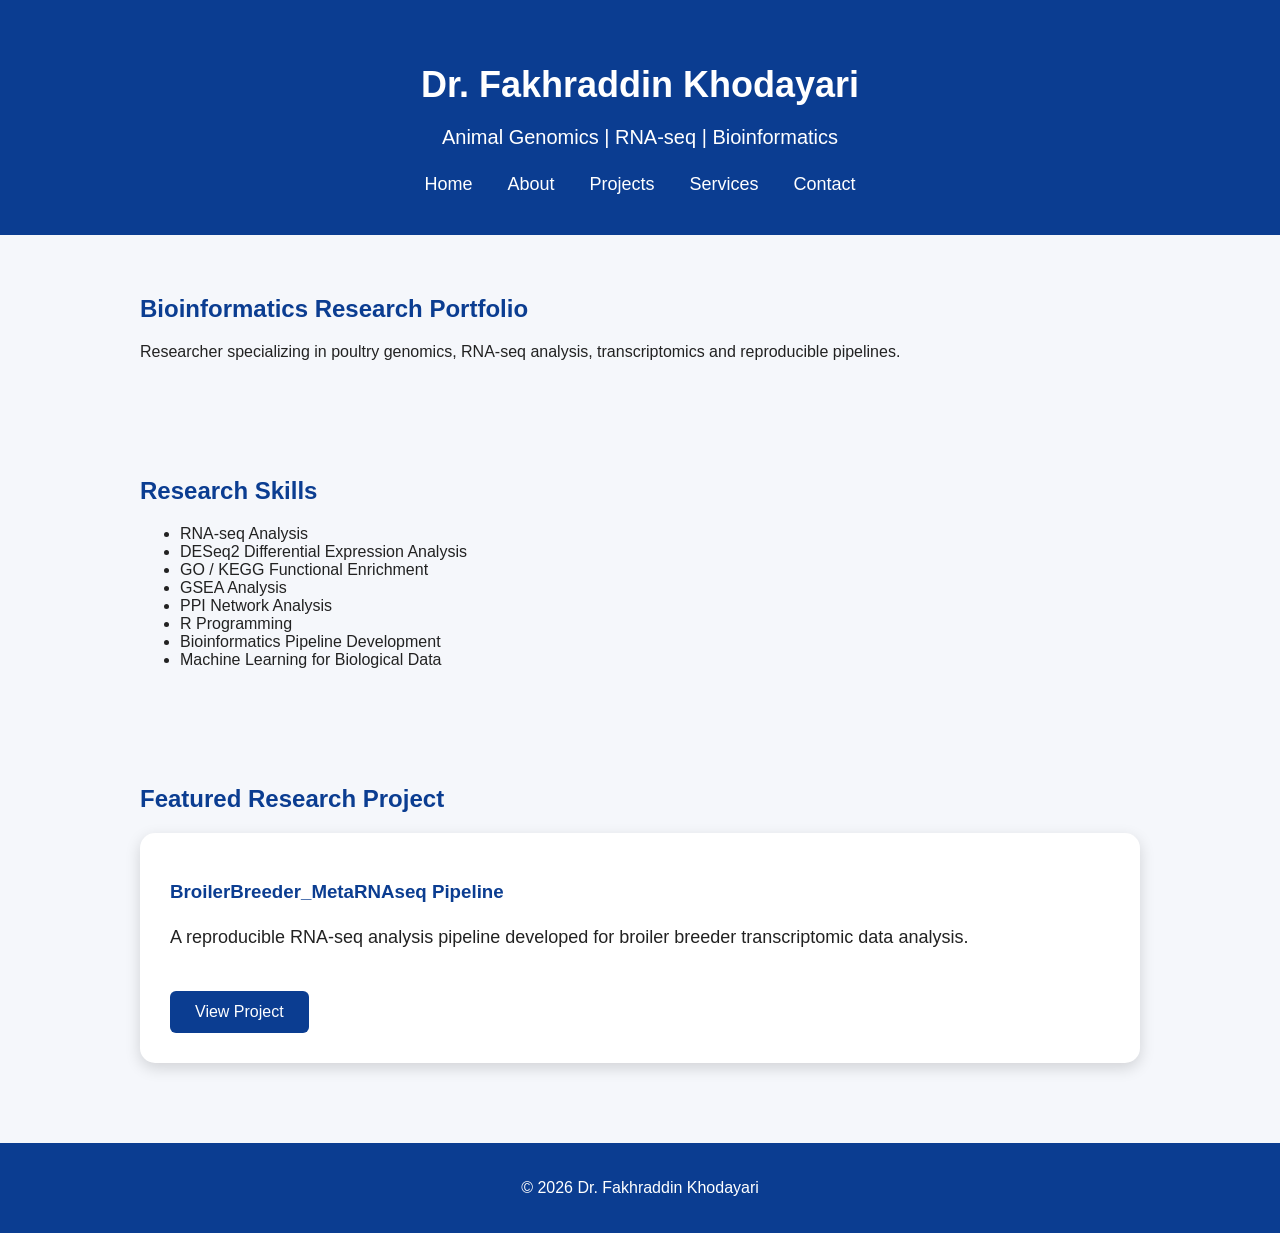
==== index.html @ 161cd509 "Initial portfolio website" ====
<!DOCTYPE html>
<html lang="en">

<head>

<meta charset="UTF-8">

<meta name="viewport" content="width=device-width, initial-scale=1.0">

<title>
Dr. Fakhraddin Khodayari | Bioinformatics
</title>

<link rel="stylesheet" href="css/style.css">

</head>


<body>


<header>


<h1>
Dr. Fakhraddin Khodayari
</h1>


<p>
Animal Genomics | RNA-seq | Bioinformatics
</p>



<nav>

<a href="index.html">
Home
</a>


<a href="about.html">
About
</a>


<a href="projects.html">
Projects
</a>


<a href="services.html">
Services
</a>


<a href="contact.html">
Contact
</a>


</nav>


</header>




<section class="hero">


<h2>
Bioinformatics Research Portfolio
</h2>


<p>

Researcher specializing in poultry genomics,
RNA-seq analysis, transcriptomics and reproducible pipelines.

</p>


</section>





<section>


<h2>
Research Skills
</h2>


<ul>


<li>
RNA-seq Analysis
</li>


<li>
DESeq2 Differential Expression Analysis
</li>


<li>
GO / KEGG Functional Enrichment
</li>


<li>
GSEA Analysis
</li>


<li>
PPI Network Analysis
</li>


<li>
R Programming
</li>


<li>
Bioinformatics Pipeline Development
</li>


<li>
Machine Learning for Biological Data
</li>


</ul>


</section>





<section>


<h2>
Featured Research Project
</h2>


<div class="project-card">


<h3>
BroilerBreeder_MetaRNAseq Pipeline
</h3>


<p>

A reproducible RNA-seq analysis pipeline developed for
broiler breeder transcriptomic data analysis.

</p>


<a class="btn" href="projects.html">

View Project

</a>


</div>


</section>





<footer>


<p>
© 2026 Dr. Fakhraddin Khodayari
</p>


</footer>



</body>


</html>
---- css/style.css ----
body {

    font-family: Arial, sans-serif;

    margin: 0;

    background: #f5f7fb;

    color: #222;

}


/* Header */

header {

    background: #0b3d91;

    color: white;

    text-align: center;

    padding: 40px 20px;

}


header h1 {

    font-size: 36px;

    margin-bottom: 10px;

}


header p {

    font-size: 20px;

}


/* Navigation */

nav {

    margin-top: 25px;

}


nav a {

    color: white;

    text-decoration: none;

    margin: 0 15px;

    font-size: 18px;

}


nav a:hover {

    text-decoration: underline;

}


/* Sections */

section {

    max-width: 1000px;

    margin: auto;

    padding: 40px;

}


section h2 {

    color: #0b3d91;

}


/* Project Card */

.project-card {

    background: white;

    padding: 30px;

    border-radius: 15px;

    box-shadow: 0 5px 15px rgba(0,0,0,0.15);

}


.project-card h2,
.project-card h3 {

    color: #0b3d91;

}


.project-card p {

    font-size: 18px;

    line-height: 1.7;

}


.project-card li {

    margin: 10px;

    font-size: 17px;

}


/* Project Images */

.project-image {

    display: block;

    width: 80%;

    max-width: 700px;

    height: auto;

    margin: 25px auto;

    border-radius: 12px;

    box-shadow: 0 4px 12px rgba(0,0,0,0.20);

    object-fit: contain;

}


/* Button */

.btn {

    display: inline-block;

    background: #0b3d91;

    color: white;

    padding: 12px 25px;

    text-decoration: none;

    border-radius: 6px;

    margin-top: 20px;

}


.btn:hover {

    background: #1b5fc9;

}


/* Footer */

footer {

    background: #0b3d91;

    color: white;

    text-align: center;

    padding: 20px;

    margin-top: 40px;

}
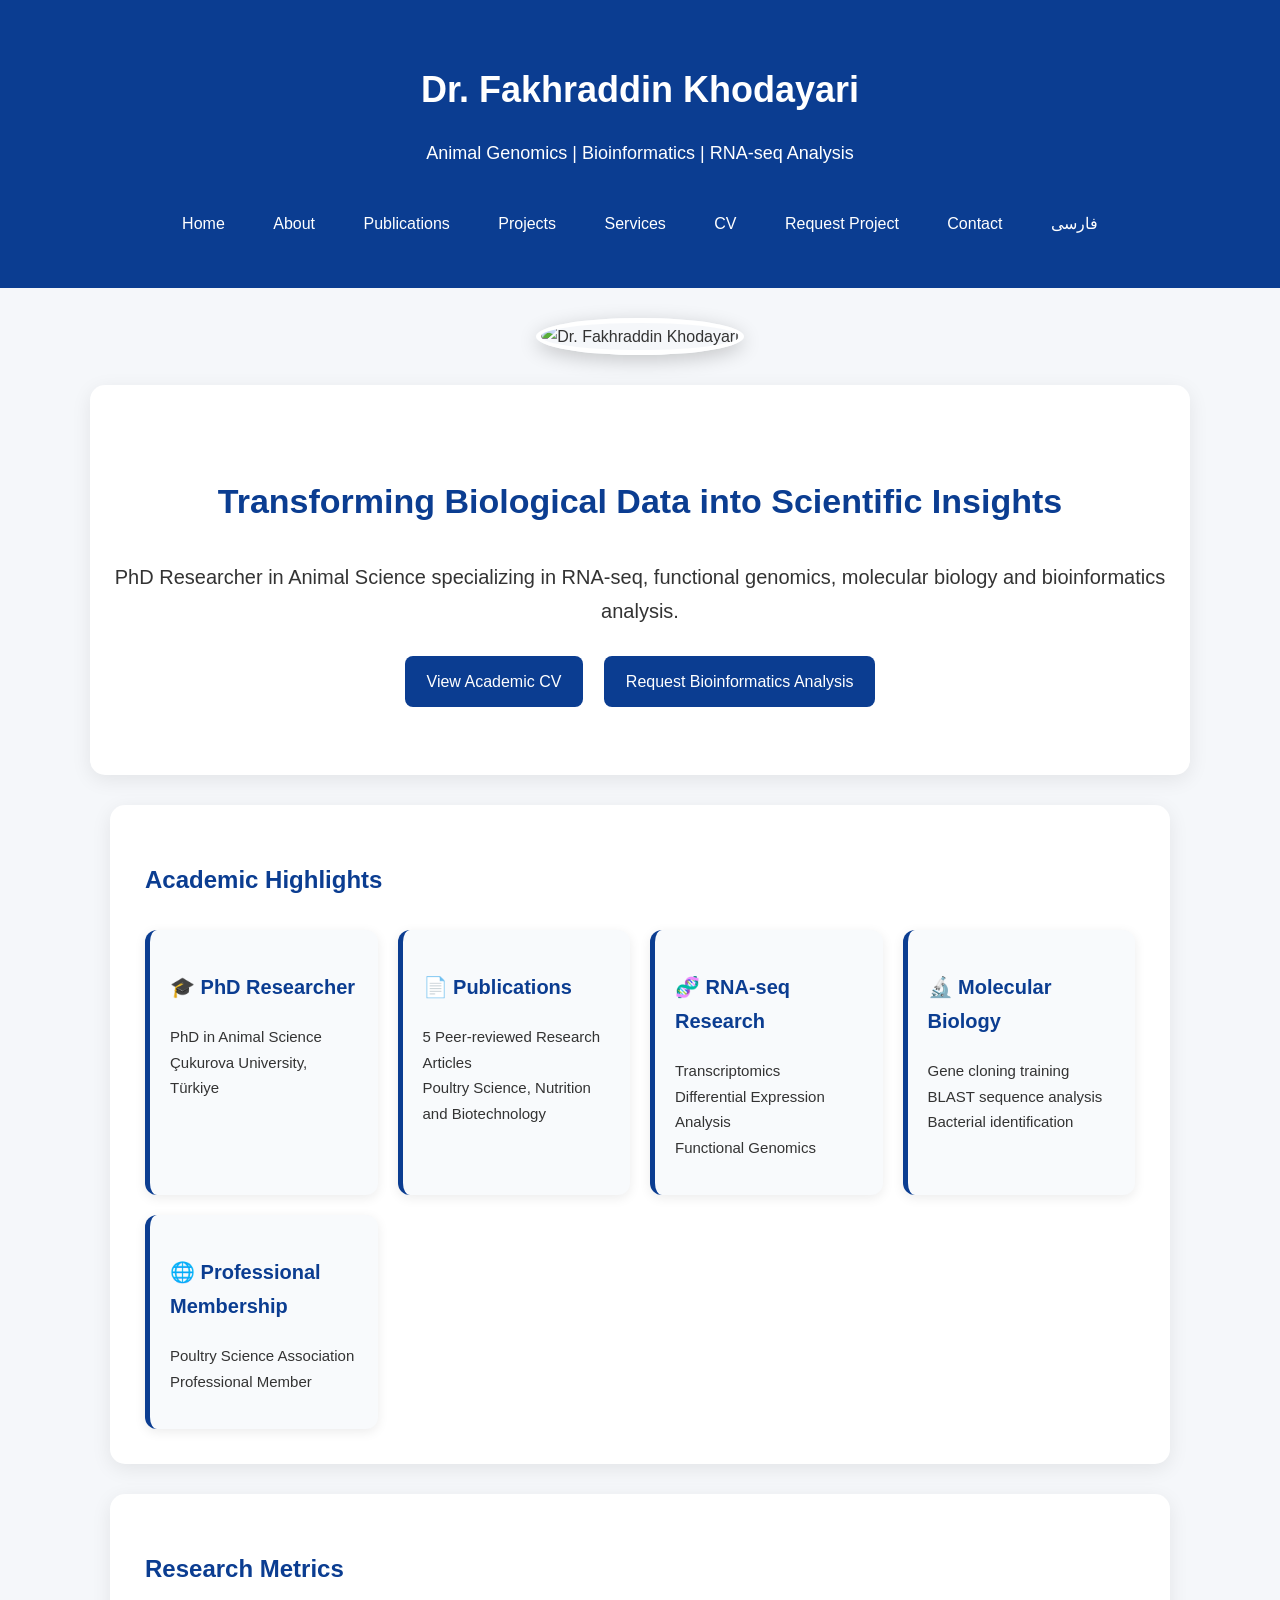
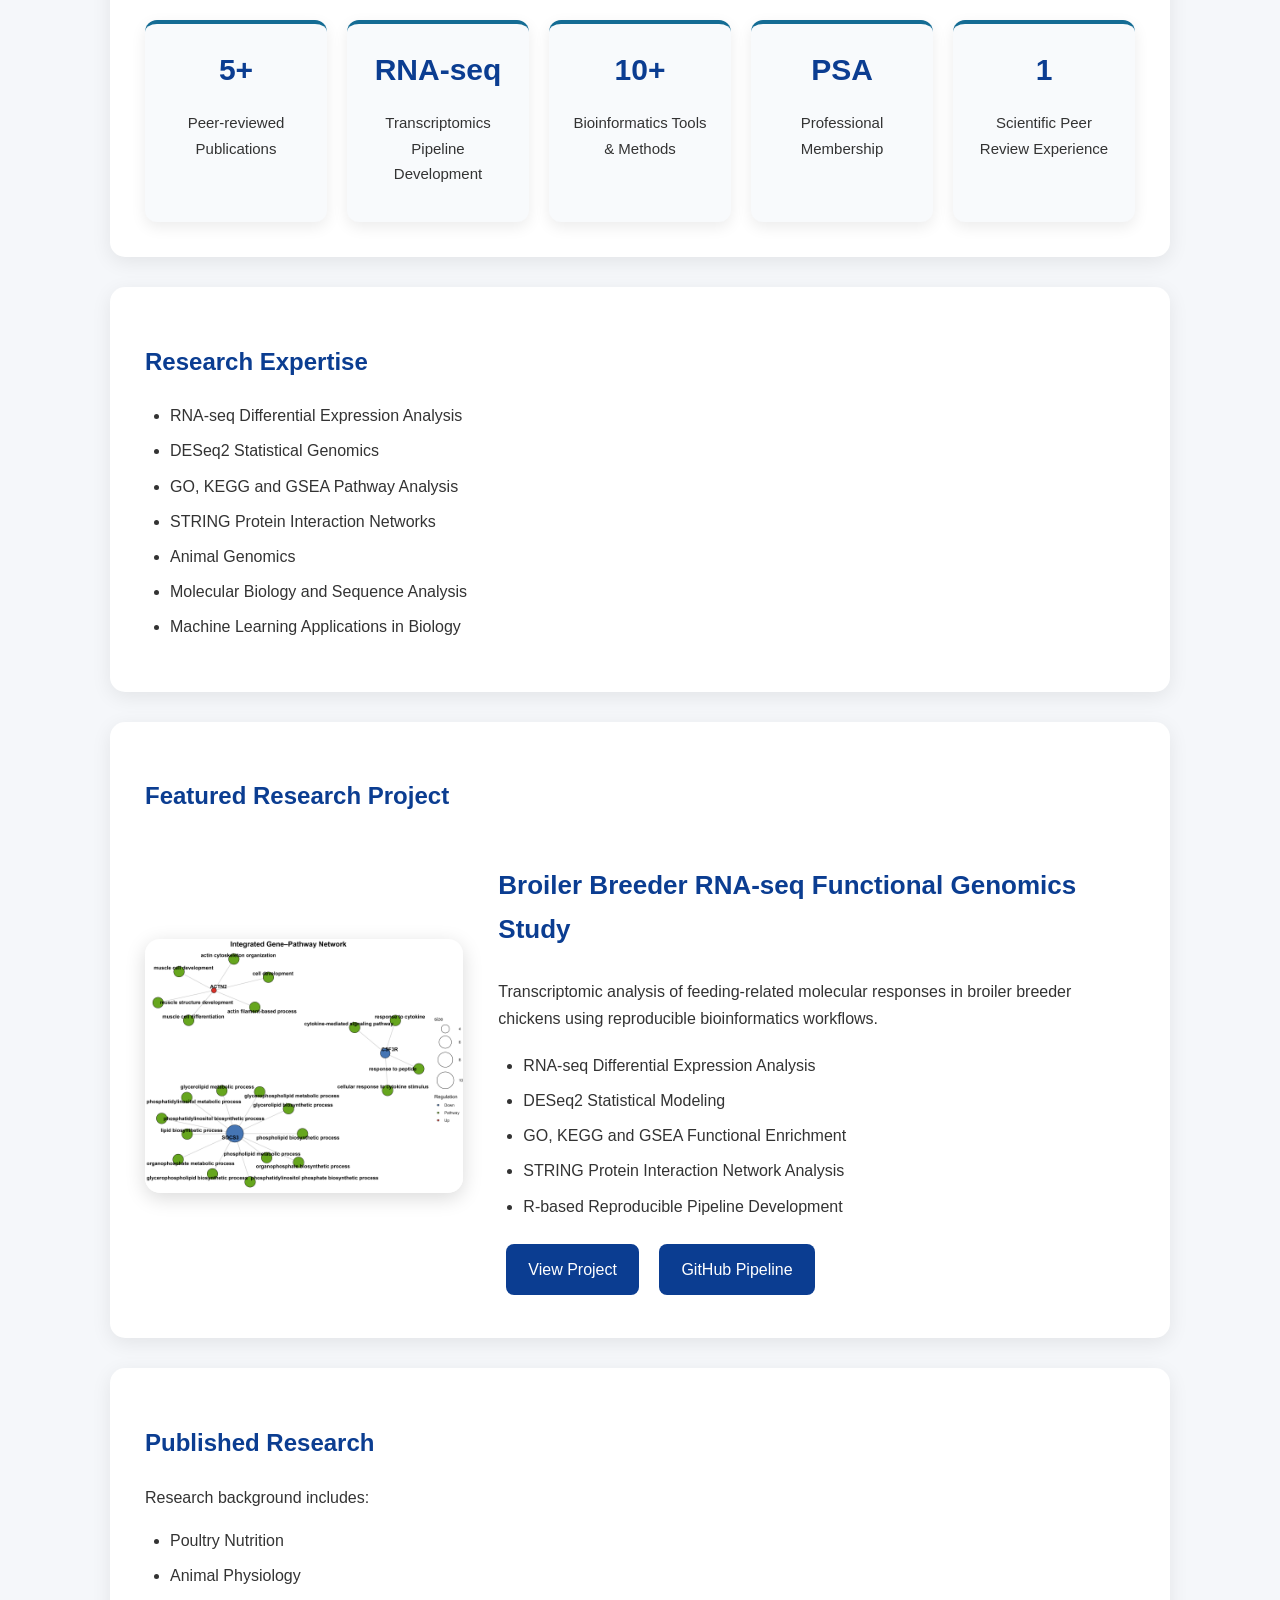
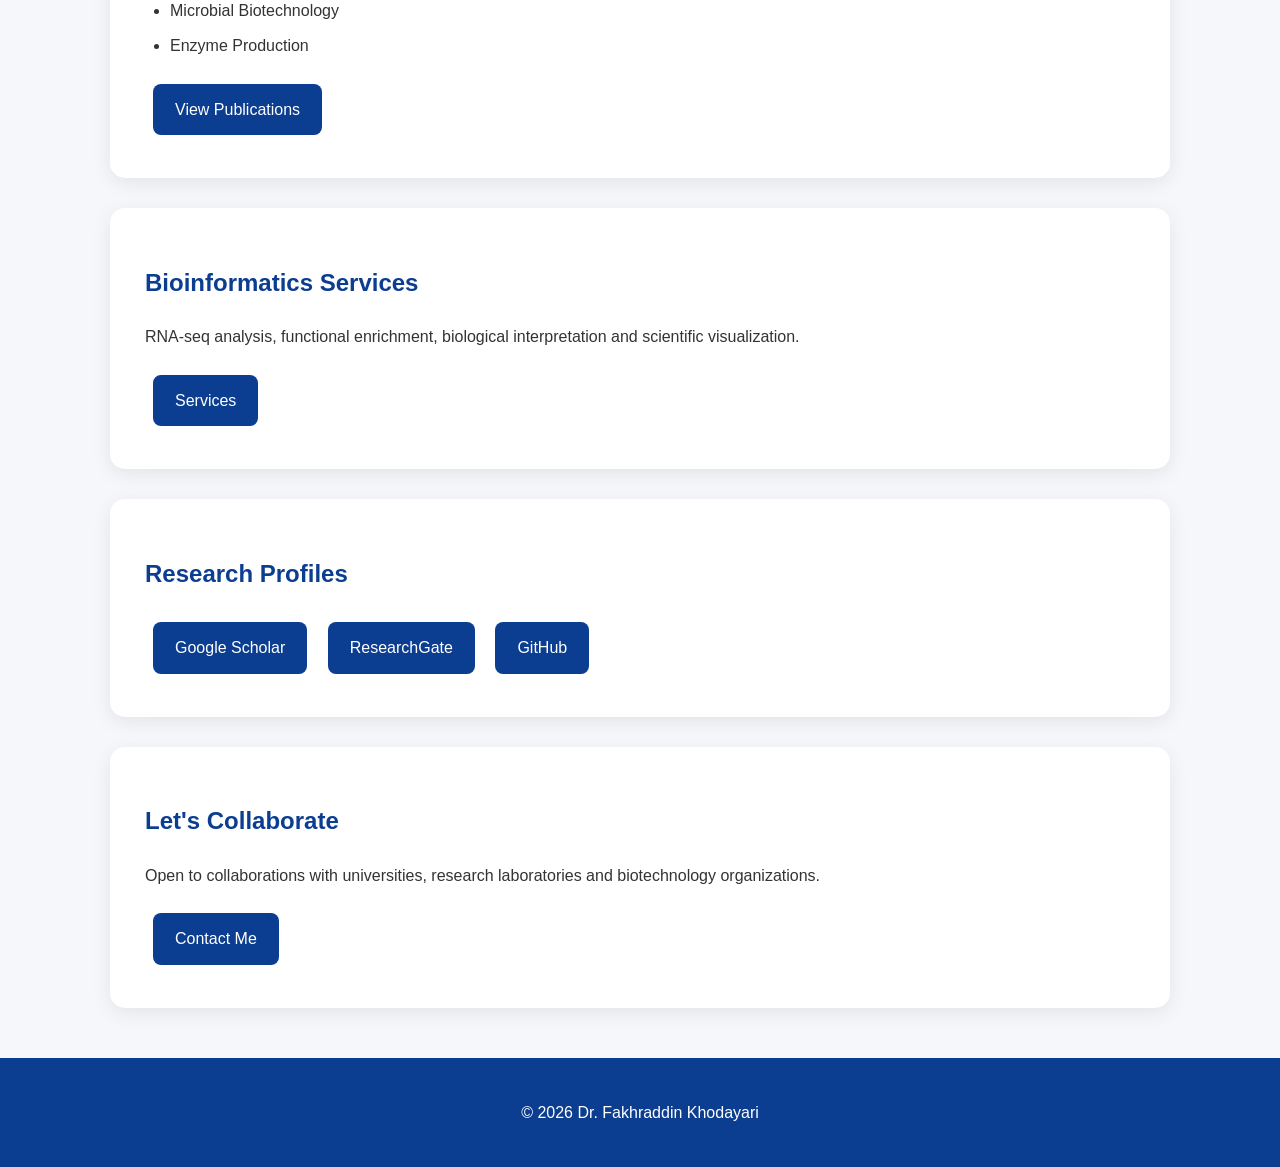
==== commit bea395f8: "Deploy final bilingual bioinformatics portfolio" ====
--- a/index.html
+++ b/index.html
@@ -1,26 +1,237 @@
 <!DOCTYPE html>
+
 <html lang="en">
-
-<head>
-
-<meta charset="UTF-8">
-
-<meta name="viewport" content="width=device-width, initial-scale=1.0">
-
-<title>
-Dr. Fakhraddin Khodayari | Bioinformatics
-</title>
-
-<link rel="stylesheet" href="css/style.css">
-
-</head>
+    <head>
+
+
+        <meta charset="UTF-8">
+        
+        
+        <meta name="viewport" content="width=device-width, initial-scale=1.0">
+        
+        
+        
+        <title>
+        Dr. Fakhraddin Khodayari | Bioinformatics & Animal Genomics
+        </title>
+        
+        
+        
+        
+        <meta name="description"
+        
+        content="Dr. Fakhraddin Khodayari is a PhD researcher in Animal Science specializing in RNA-seq analysis, bioinformatics, animal genomics, transcriptomics, functional genomics and molecular biology."
+        
+        >
+        
+        
+        
+        
+        <meta name="keywords"
+        
+        content="Dr. Fakhraddin Khodayari, RNA-seq, Bioinformatics, Animal Genomics, Poultry Science, Transcriptomics, Functional Genomics, DESeq2, R Programming, Molecular Biology"
+        
+        >
+        
+        
+        
+        
+        <meta name="author"
+        
+        content="Dr. Fakhraddin Khodayari"
+        
+        >
+        
+        
+        
+        
+        <meta name="robots"
+        
+        content="index, follow"
+        
+        >
+        
+        
+        
+        
+        <meta name="language"
+        
+        content="English"
+        
+        >
+        
+        
+        
+        
+        <link rel="canonical"
+        
+        href="https://fakhraddinkh-maker.github.io/fakhraddin-portfolio/"
+        
+        >
+        
+        
+        
+        
+        <link rel="stylesheet"
+        
+        href="css/style-v2.css"
+        
+        >
+        
+        
+        
+        
+        
+        <!-- Open Graph SEO -->
+        
+        
+        <meta property="og:title"
+        
+        content="Dr. Fakhraddin Khodayari | Bioinformatics & Animal Genomics"
+        
+        >
+        
+        
+        
+        
+        <meta property="og:description"
+        
+        content="Academic portfolio of Dr. Fakhraddin Khodayari covering RNA-seq, functional genomics, animal genomics and bioinformatics research."
+        
+        >
+        
+        
+        
+        
+        <meta property="og:type"
+        
+        content="website"
+        
+        >
+        
+        
+        
+        
+        <meta property="og:image"
+        
+        content="images/profile/photo.jpg"
+        
+        >
+        
+        
+        
+        
+        <meta property="og:url"
+        
+        content="https://fakhraddinkh-maker.github.io/fakhraddin-portfolio/"
+        
+        >
+        
+        
+        
+        
+        
+        <!-- Twitter Card -->
+        
+        
+        <meta name="twitter:card"
+        
+        content="summary_large_image"
+        
+        >
+        
+        
+        
+        
+        <meta name="twitter:title"
+        
+        content="Dr. Fakhraddin Khodayari | Bioinformatics & Animal Genomics"
+        
+        >
+        
+        
+        
+        
+        <meta name="twitter:description"
+        
+        content="RNA-seq, animal genomics and bioinformatics research portfolio."
+        
+        >
+        
+        
+        
+        
+        <meta name="twitter:image"
+        
+        content="images/profile/photo.jpg"
+        
+        >
+        
+        
+        
+        
+        
+        <!-- Academic Profile Structured Data -->
+        
+        
+        <script type="application/ld+json">
+        
+        {
+        
+        "@context":"https://schema.org",
+        
+        "@type":"Person",
+        
+        "name":"Dr. Fakhraddin Khodayari",
+        
+        
+        "jobTitle":
+        
+        "Animal Science Researcher and Bioinformatics Scientist",
+        
+        
+        "description":
+        
+        "PhD researcher specializing in RNA-seq, functional genomics, animal genomics and molecular biology.",
+        
+        
+        "url":
+        
+        "https://fakhraddinkh-maker.github.io/fakhraddin-portfolio/",
+        
+        
+        "image":
+        
+        "images/profile/photo.jpg",
+        
+        
+        "sameAs":[
+        
+        
+        "https://scholar.google.com/citations?user=mVcwP4QAAAAJ&hl=en",
+        
+        
+        "https://www.researchgate.net/profile/Fakhraddin-Khodayari-2",
+        
+        
+        "https://github.com/fakhraddinkh-maker"
+        
+        
+        ]
+        
+        }
+        
+        </script>
+        
+        
+        
+        </head>
 
 
 <body>
 
 
 <header>
-
 
 <h1>
 Dr. Fakhraddin Khodayari
@@ -28,60 +239,183 @@
 
 
 <p>
-Animal Genomics | RNA-seq | Bioinformatics
+Animal Genomics | Bioinformatics | RNA-seq Analysis
 </p>
 
 
 
 <nav>
 
-<a href="index.html">
-Home
+<a href="index.html">Home</a>
+<a href="about.html">About</a>
+<a href="publications.html">Publications</a>
+<a href="projects.html">Projects</a>
+<a href="services.html">Services</a>
+<a href="cv.html">CV</a>
+<a href="request.html">Request Project</a>
+<a href="contact.html">Contact</a>
+<a href="fa/index.html">
+    فارسی
+    </a>
+</nav>
+
+
+</header>
+
+
+
+
+
+<div class="profile-image">
+
+<img src="images/profile/photo.jpg"
+alt="Dr. Fakhraddin Khodayari">
+
+</div>
+
+
+
+
+
+
+
+<section class="hero">
+
+
+<h2>
+Transforming Biological Data into Scientific Insights
+</h2>
+
+
+<p>
+
+PhD Researcher in Animal Science specializing in
+RNA-seq, functional genomics, molecular biology
+and bioinformatics analysis.
+
+</p>
+
+
+
+<a class="btn" href="cv.html">
+View Academic CV
 </a>
 
 
-<a href="about.html">
-About
+
+<a class="btn" href="request.html">
+Request Bioinformatics Analysis
 </a>
 
 
-<a href="projects.html">
-Projects
-</a>
-
-
-<a href="services.html">
-Services
-</a>
-
-
-<a href="contact.html">
-Contact
-</a>
-
-
-</nav>
-
-
-</header>
-
-
-
-
-<section class="hero">
+</section>
+
+
+
+
+
+
+
+<section>
+
+
+<div class="project-card">
 
 
 <h2>
-Bioinformatics Research Portfolio
+Academic Highlights
 </h2>
 
 
-<p>
-
-Researcher specializing in poultry genomics,
-RNA-seq analysis, transcriptomics and reproducible pipelines.
-
-</p>
+<div class="highlights-grid">
+
+
+
+<div class="highlight-card">
+
+<h3>
+🎓 PhD Researcher
+</h3>
+
+<p>
+PhD in Animal Science<br>
+Çukurova University, Türkiye
+</p>
+
+</div>
+
+
+
+
+<div class="highlight-card">
+
+<h3>
+📄 Publications
+</h3>
+
+<p>
+5 Peer-reviewed Research Articles<br>
+Poultry Science, Nutrition and Biotechnology
+</p>
+
+</div>
+
+
+
+
+<div class="highlight-card">
+
+<h3>
+🧬 RNA-seq Research
+</h3>
+
+<p>
+Transcriptomics<br>
+Differential Expression Analysis<br>
+Functional Genomics
+</p>
+
+</div>
+
+
+
+
+<div class="highlight-card">
+
+<h3>
+🔬 Molecular Biology
+</h3>
+
+<p>
+Gene cloning training<br>
+BLAST sequence analysis<br>
+Bacterial identification
+</p>
+
+</div>
+
+
+
+
+<div class="highlight-card">
+
+<h3>
+🌐 Professional Membership
+</h3>
+
+<p>
+Poultry Science Association<br>
+Professional Member
+</p>
+
+</div>
+
+
+
+</div>
+
+
+</div>
 
 
 </section>
@@ -90,119 +424,502 @@
 
 
 
+
 <section>
 
 
+<div class="project-card">
+
+
 <h2>
-Research Skills
+Research Metrics
 </h2>
 
 
-<ul>
-
-
-<li>
-RNA-seq Analysis
-</li>
-
-
-<li>
-DESeq2 Differential Expression Analysis
-</li>
-
-
-<li>
-GO / KEGG Functional Enrichment
-</li>
-
-
-<li>
-GSEA Analysis
-</li>
-
-
-<li>
-PPI Network Analysis
-</li>
-
-
-<li>
-R Programming
-</li>
-
-
-<li>
-Bioinformatics Pipeline Development
-</li>
-
-
-<li>
-Machine Learning for Biological Data
-</li>
-
-
-</ul>
+<div class="metrics-grid">
+
+
+
+<div class="metric-card">
+
+<h3>
+5+
+</h3>
+
+<p>
+Peer-reviewed Publications
+</p>
+
+</div>
+
+
+
+<div class="metric-card">
+
+<h3>
+RNA-seq
+</h3>
+
+<p>
+Transcriptomics Pipeline Development
+</p>
+
+</div>
+
+
+
+<div class="metric-card">
+
+<h3>
+10+
+</h3>
+
+<p>
+Bioinformatics Tools & Methods
+</p>
+
+</div>
+
+
+
+<div class="metric-card">
+
+<h3>
+PSA
+</h3>
+
+<p>
+Professional Membership
+</p>
+
+</div>
+
+
+
+<div class="metric-card">
+
+<h3>
+1
+</h3>
+
+<p>
+Scientific Peer Review Experience
+</p>
+
+</div>
+
+
+
+</div>
+
+
+</div>
 
 
 </section>
-
-
-
-
-
 <section>
 
 
-<h2>
-Featured Research Project
-</h2>
-
-
-<div class="project-card">
-
-
-<h3>
-BroilerBreeder_MetaRNAseq Pipeline
-</h3>
-
-
-<p>
-
-A reproducible RNA-seq analysis pipeline developed for
-broiler breeder transcriptomic data analysis.
-
-</p>
-
-
-<a class="btn" href="projects.html">
-
-View Project
-
-</a>
-
-
-</div>
-
-
-</section>
-
-
-
-
-
-<footer>
-
-
-<p>
-© 2026 Dr. Fakhraddin Khodayari
-</p>
-
-
-</footer>
-
-
-
-</body>
-
-
-</html>+    <div class="project-card">
+    
+    
+    <h2>
+    Research Expertise
+    </h2>
+    
+    
+    <ul>
+    
+    
+    <li>
+    RNA-seq Differential Expression Analysis
+    </li>
+    
+    
+    <li>
+    DESeq2 Statistical Genomics
+    </li>
+    
+    
+    <li>
+    GO, KEGG and GSEA Pathway Analysis
+    </li>
+    
+    
+    <li>
+    STRING Protein Interaction Networks
+    </li>
+    
+    
+    <li>
+    Animal Genomics
+    </li>
+    
+    
+    <li>
+    Molecular Biology and Sequence Analysis
+    </li>
+    
+    
+    <li>
+    Machine Learning Applications in Biology
+    </li>
+    
+    
+    </ul>
+    
+    
+    </div>
+    
+    
+    </section>
+    
+    
+    
+    
+    
+    
+    
+    
+    
+    <section>
+    
+    
+    <div class="project-card">
+    
+    
+    <h2>
+    Featured Research Project
+    </h2>
+    
+    
+    
+    <div class="research-project">
+    
+    
+    
+    <div class="project-image">
+    
+    
+        <img src="images/projects/Figure7_Integrated_Network.png"
+        alt="RNA-seq Functional Genomics Integrated Network">
+    
+    
+    </div>
+    
+    
+    
+    
+    
+    
+    <div class="project-content">
+    
+    
+    <h3>
+    Broiler Breeder RNA-seq Functional Genomics Study
+    </h3>
+    
+    
+    
+    
+    <p>
+    
+    Transcriptomic analysis of feeding-related molecular responses
+    in broiler breeder chickens using reproducible bioinformatics
+    workflows.
+    
+    </p>
+    
+    
+    
+    
+    <ul>
+    
+    
+    <li>
+    RNA-seq Differential Expression Analysis
+    </li>
+    
+    
+    <li>
+    DESeq2 Statistical Modeling
+    </li>
+    
+    
+    <li>
+    GO, KEGG and GSEA Functional Enrichment
+    </li>
+    
+    
+    <li>
+    STRING Protein Interaction Network Analysis
+    </li>
+    
+    
+    <li>
+    R-based Reproducible Pipeline Development
+    </li>
+    
+    
+    </ul>
+    
+    
+    
+    
+    
+    <a class="btn" href="projects.html">
+    
+    View Project
+    
+    </a>
+    
+    
+    
+    
+    
+    <a class="btn"
+    href="https://github.com/fakhraddinkh-maker"
+    target="_blank">
+    
+    GitHub Pipeline
+    
+    </a>
+    
+    
+    
+    </div>
+    
+    
+    </div>
+    
+    
+    </div>
+    
+    
+    </section>
+    
+    
+    
+    
+    
+    
+    
+    
+    
+    <section>
+    
+    
+    <div class="project-card">
+    
+    
+    <h2>
+    Published Research
+    </h2>
+    
+    
+    
+    <p>
+    Research background includes:
+    </p>
+    
+    
+    
+    <ul>
+    
+    
+    <li>
+    Poultry Nutrition
+    </li>
+    
+    
+    <li>
+    Animal Physiology
+    </li>
+    
+    
+    <li>
+    Microbial Biotechnology
+    </li>
+    
+    
+    <li>
+    Enzyme Production
+    </li>
+    
+    
+    </ul>
+    
+    
+    
+    
+    <a class="btn" href="publications.html">
+    
+    View Publications
+    
+    </a>
+    
+    
+    </div>
+    
+    
+    </section>
+    
+    
+    
+    
+    
+    
+    
+    
+    
+    <section>
+    
+    
+    <div class="project-card">
+    
+    
+    <h2>
+    Bioinformatics Services
+    </h2>
+    
+    
+    
+    <p>
+    
+    RNA-seq analysis, functional enrichment,
+    biological interpretation and scientific visualization.
+    
+    </p>
+    
+    
+    
+    <a class="btn" href="services.html">
+    
+    Services
+    
+    </a>
+    
+    
+    </div>
+    
+    
+    </section>
+    <section>
+
+
+        <div class="project-card">
+        
+        
+        <h2>
+        Research Profiles
+        </h2>
+        
+        
+        
+        <a class="btn"
+        href="https://scholar.google.com/citations?user=mVcwP4QAAAAJ&hl=en"
+        target="_blank">
+        
+        Google Scholar
+        
+        </a>
+        
+        
+        
+        
+        <a class="btn"
+        href="https://www.researchgate.net/profile/Fakhraddin-Khodayari-2"
+        target="_blank">
+        
+        ResearchGate
+        
+        </a>
+        
+        
+        
+        
+        <a class="btn"
+        href="https://github.com/fakhraddinkh-maker"
+        target="_blank">
+        
+        GitHub
+        
+        </a>
+        
+        
+        
+        </div>
+        
+        
+        </section>
+        
+        
+        
+        
+        
+        
+        
+        
+        
+        <section>
+        
+        
+        <div class="project-card">
+        
+        
+        <h2>
+        Let's Collaborate
+        </h2>
+        
+        
+        
+        <p>
+        
+        Open to collaborations with universities,
+        research laboratories and biotechnology organizations.
+        
+        </p>
+        
+        
+        
+        <a class="btn" href="contact.html">
+        
+        Contact Me
+        
+        </a>
+        
+        
+        </div>
+        
+        
+        </section>
+        
+        
+        
+        
+        
+        
+        
+        
+        
+        <footer>
+        
+        
+        <p>
+        
+        © 2026 Dr. Fakhraddin Khodayari
+        
+        </p>
+        
+        
+        </footer>
+        
+        
+        
+        
+        
+        
+        </body>
+        
+        
+        </html>
--- a/css/style-v2.css
+++ b/css/style-v2.css
@@ -0,0 +1,801 @@
+/* =====================================
+   Dr. Fakhraddin Khodayari Website
+   Professional Academic Style v2
+===================================== */
+
+
+*{
+    box-sizing:border-box;
+}
+
+
+body{
+
+    margin:0;
+
+    font-family:
+    Arial, Helvetica, sans-serif;
+
+    background:#f5f7fa;
+
+    color:#333;
+
+    line-height:1.7;
+
+}
+
+
+
+/* ================= HEADER ================= */
+
+
+header{
+
+    background:#0b3d91;
+
+    color:white;
+
+    padding:35px 20px;
+
+    text-align:center;
+
+}
+
+
+header h1{
+
+    font-size:36px;
+
+    margin-bottom:10px;
+
+}
+
+
+header p{
+
+    font-size:18px;
+
+}
+
+
+
+/* ================= NAVIGATION ================= */
+
+
+nav{
+
+    margin-top:25px;
+
+}
+
+
+nav a{
+
+    color:white;
+
+    text-decoration:none;
+
+    margin:8px;
+
+    padding:8px 14px;
+
+    border-radius:6px;
+
+    display:inline-block;
+
+}
+
+
+nav a:hover{
+
+    background:white;
+
+    color:#0b3d91;
+
+}
+
+
+
+/* ================= PROFILE IMAGE ================= */
+
+
+.profile-image{
+
+    text-align:center;
+
+    margin-top:30px;
+
+}
+
+
+.profile-image img{
+
+    width:180px;
+
+    height:180px;
+
+    border-radius:50%;
+
+    object-fit:cover;
+
+    border:5px solid white;
+
+    box-shadow:
+    0 5px 20px rgba(0,0,0,0.2);
+
+}
+
+
+
+/* ================= HERO SECTION ================= */
+
+
+.hero{
+
+    background:white;
+
+    padding:60px 20px;
+
+    text-align:center;
+
+    margin:30px auto;
+
+    max-width:1100px;
+
+    border-radius:15px;
+
+    box-shadow:
+    0 5px 20px rgba(0,0,0,0.08);
+
+}
+
+
+.hero h2{
+
+    font-size:34px;
+
+    color:#0b3d91;
+
+}
+
+
+.hero p{
+
+    font-size:20px;
+
+}
+
+
+
+/* ================= CONTENT ================= */
+
+
+section{
+
+    max-width:1100px;
+
+    margin:30px auto;
+
+    padding:0 20px;
+
+}
+
+
+
+
+.project-card{
+
+    background:white;
+
+    padding:35px;
+
+    border-radius:15px;
+
+    box-shadow:
+    0 5px 20px rgba(0,0,0,0.08);
+
+    margin-bottom:30px;
+
+}
+
+
+
+.project-card h2{
+
+    color:#0b3d91;
+
+}
+
+
+
+.project-card h3{
+
+    color:#146c94;
+
+}
+
+
+
+/* ================= BUTTON ================= */
+
+
+.btn{
+
+    display:inline-block;
+
+    background:#0b3d91;
+
+    color:white;
+
+    padding:12px 22px;
+
+    border-radius:8px;
+
+    text-decoration:none;
+
+    margin:8px;
+
+    transition:0.3s;
+
+}
+
+
+
+.btn:hover{
+
+    background:#146c94;
+
+}
+
+
+
+/* ================= FORMS ================= */
+
+
+input,
+textarea,
+select{
+
+
+    width:100%;
+
+    padding:14px;
+
+    border:1px solid #ccc;
+
+    border-radius:8px;
+
+    font-size:16px;
+
+}
+
+
+
+button{
+
+    border:none;
+
+    cursor:pointer;
+
+}
+
+
+
+/* ================= LISTS ================= */
+
+
+ul{
+
+    padding-left:25px;
+
+}
+
+
+li{
+
+    margin-bottom:8px;
+
+}
+
+
+
+/* ================= FOOTER ================= */
+
+
+footer{
+
+    background:#0b3d91;
+
+    color:white;
+
+    text-align:center;
+
+    padding:25px;
+
+    margin-top:50px;
+
+}
+
+
+
+/* ================= MOBILE ================= */
+
+
+@media(max-width:700px){
+
+
+header h1{
+
+    font-size:28px;
+
+}
+
+
+.hero h2{
+
+    font-size:25px;
+
+}
+
+
+.hero p{
+
+    font-size:17px;
+
+}
+
+
+
+nav a{
+
+    display:block;
+
+    margin:10px;
+
+}
+
+
+
+.project-card{
+
+    padding:20px;
+
+}
+
+
+
+.profile-image img{
+
+    width:140px;
+
+    height:140px;
+
+}
+
+
+}
+/* ===============================
+   Academic Highlights Cards
+================================ */
+
+
+.highlights-grid{
+
+    display:grid;
+    
+    grid-template-columns:repeat(auto-fit,minmax(220px,1fr));
+    
+    gap:20px;
+    
+    margin-top:30px;
+    
+    }
+    
+    
+    
+    .highlight-card{
+    
+    background:#f8fafc;
+    
+    padding:25px;
+    
+    border-radius:12px;
+    
+    border-left:5px solid #0b3d91;
+    
+    transition:0.3s;
+    
+    }
+    
+    
+    
+    .highlight-card:hover{
+    
+    transform:translateY(-5px);
+    
+    box-shadow:
+    0 8px 20px rgba(0,0,0,0.12);
+    
+    }
+    
+    
+    
+    .highlight-card h3{
+    
+    color:#0b3d91;
+    
+    font-size:20px;
+    
+    }
+    
+    
+    
+    .highlight-card p{
+    
+    font-size:15px;
+    
+    }
+    /* ===============================
+   Research Metrics
+================================ */
+
+
+.metrics-grid{
+
+    display:grid;
+    
+    grid-template-columns:repeat(auto-fit,minmax(180px,1fr));
+    
+    gap:20px;
+    
+    margin-top:30px;
+    
+    }
+    
+    
+    
+    .metric-card{
+    
+    background:white;
+    
+    text-align:center;
+    
+    padding:25px;
+    
+    border-radius:15px;
+    
+    box-shadow:
+    0 5px 15px rgba(0,0,0,0.08);
+    
+    border-top:4px solid #146c94;
+    
+    transition:0.3s;
+    
+    }
+    
+    
+    
+    .metric-card:hover{
+    
+    transform:translateY(-5px);
+    
+    }
+    
+    
+    
+    .metric-card h3{
+    
+    font-size:32px;
+    
+    color:#0b3d91;
+    
+    margin:0;
+    
+    }
+    
+    
+    
+    .metric-card p{
+    
+    font-size:15px;
+    
+    }
+   /* ===============================
+   Research Project Section
+================================ */
+
+
+.research-project{
+
+    display:flex;
+    
+    gap:30px;
+    
+    align-items:center;
+    
+    }
+    
+    
+    
+    .project-image{
+    
+    flex:1;
+    
+    }
+    
+    
+    
+    .project-image img{
+    
+    width:100%;
+    
+    border-radius:15px;
+    
+    box-shadow:
+    0 5px 20px rgba(0,0,0,0.15);
+    
+    }
+    
+    
+    
+    .project-content{
+    
+    flex:2;
+    
+    }
+    
+    
+    
+    .project-content h3{
+    
+    color:#0b3d91;
+    
+    font-size:26px;
+    
+    }
+    
+    
+    
+    .project-content ul{
+    
+    margin-top:20px;
+    
+    }
+    
+    
+    
+    @media(max-width:800px){
+    
+    
+    .research-project{
+    
+    flex-direction:column;
+    
+    }
+    
+    
+    }
+     
+/* ============================= */
+/* Publications Page */
+/* ============================= */
+
+
+.publication-card{
+
+    background:white;
+    
+    padding:25px;
+    
+    margin:20px 0;
+    
+    border-radius:15px;
+    
+    box-shadow:0 5px 20px rgba(0,0,0,0.08);
+    
+    border-left:5px solid #0b3d91;
+    
+    transition:0.3s;
+    
+    }
+    
+    
+    
+    .publication-card:hover{
+    
+    transform:translateY(-5px);
+    
+    box-shadow:0 10px 30px rgba(0,0,0,0.15);
+    
+    }
+    
+    
+    
+    .publication-card h3{
+    
+    color:#0b3d91;
+    
+    font-size:20px;
+    
+    line-height:1.5;
+    
+    }
+    
+    
+    
+    .publication-card p{
+    
+    font-size:16px;
+    
+    color:#555;
+    
+    }
+    
+    
+    
+    
+    /* ============================= */
+    /* Research Project Section */
+    /* ============================= */
+    
+    
+    .research-project{
+    
+    display:flex;
+    
+    gap:35px;
+    
+    align-items:center;
+    
+    flex-wrap:wrap;
+    
+    }
+    
+    
+    
+    .project-image{
+    
+    flex:1;
+    
+    text-align:center;
+    
+    }
+    
+    
+    
+    .project-image img{
+    
+    max-width:100%;
+    
+    border-radius:15px;
+    
+    box-shadow:0 5px 20px rgba(0,0,0,0.15);
+    
+    }
+    
+    
+    
+    .project-content{
+    
+    flex:2;
+    
+    }
+    
+    
+    
+    
+    /* ============================= */
+    /* Highlight Cards */
+    /* ============================= */
+    
+    
+    .highlights-grid{
+    
+    display:grid;
+    
+    grid-template-columns:repeat(auto-fit,minmax(220px,1fr));
+    
+    gap:20px;
+    
+    }
+    
+    
+    
+    .highlight-card{
+    
+    background:#f8fafc;
+    
+    padding:20px;
+    
+    border-radius:12px;
+    
+    box-shadow:0 3px 12px rgba(0,0,0,0.08);
+    
+    }
+    
+    
+    
+    .highlight-card h3{
+    
+    color:#0b3d91;
+    
+    }
+    
+    
+    
+    
+    /* ============================= */
+    /* Metrics */
+    /* ============================= */
+    
+    
+    .metrics-grid{
+    
+    display:grid;
+    
+    grid-template-columns:repeat(auto-fit,minmax(160px,1fr));
+    
+    gap:20px;
+    
+    }
+    
+    
+    
+    .metric-card{
+    
+    background:#f8fafc;
+    
+    padding:20px;
+    
+    text-align:center;
+    
+    border-radius:12px;
+    
+    }
+    
+    
+    
+    .metric-card h3{
+    
+    font-size:30px;
+    
+    color:#0b3d91;
+    
+    margin:0;
+    
+    }
+    
+    
+    
+    /* ============================= */
+    /* Mobile Optimization */
+    /* ============================= */
+    
+    
+    @media(max-width:700px){
+    
+    
+    .research-project{
+    
+    flex-direction:column;
+    
+    }
+    
+    
+    .project-image img{
+    
+    width:100%;
+    
+    }
+    
+    
+    
+    .publication-card{
+    
+    padding:18px;
+    
+    }
+    
+    
+    }
+    
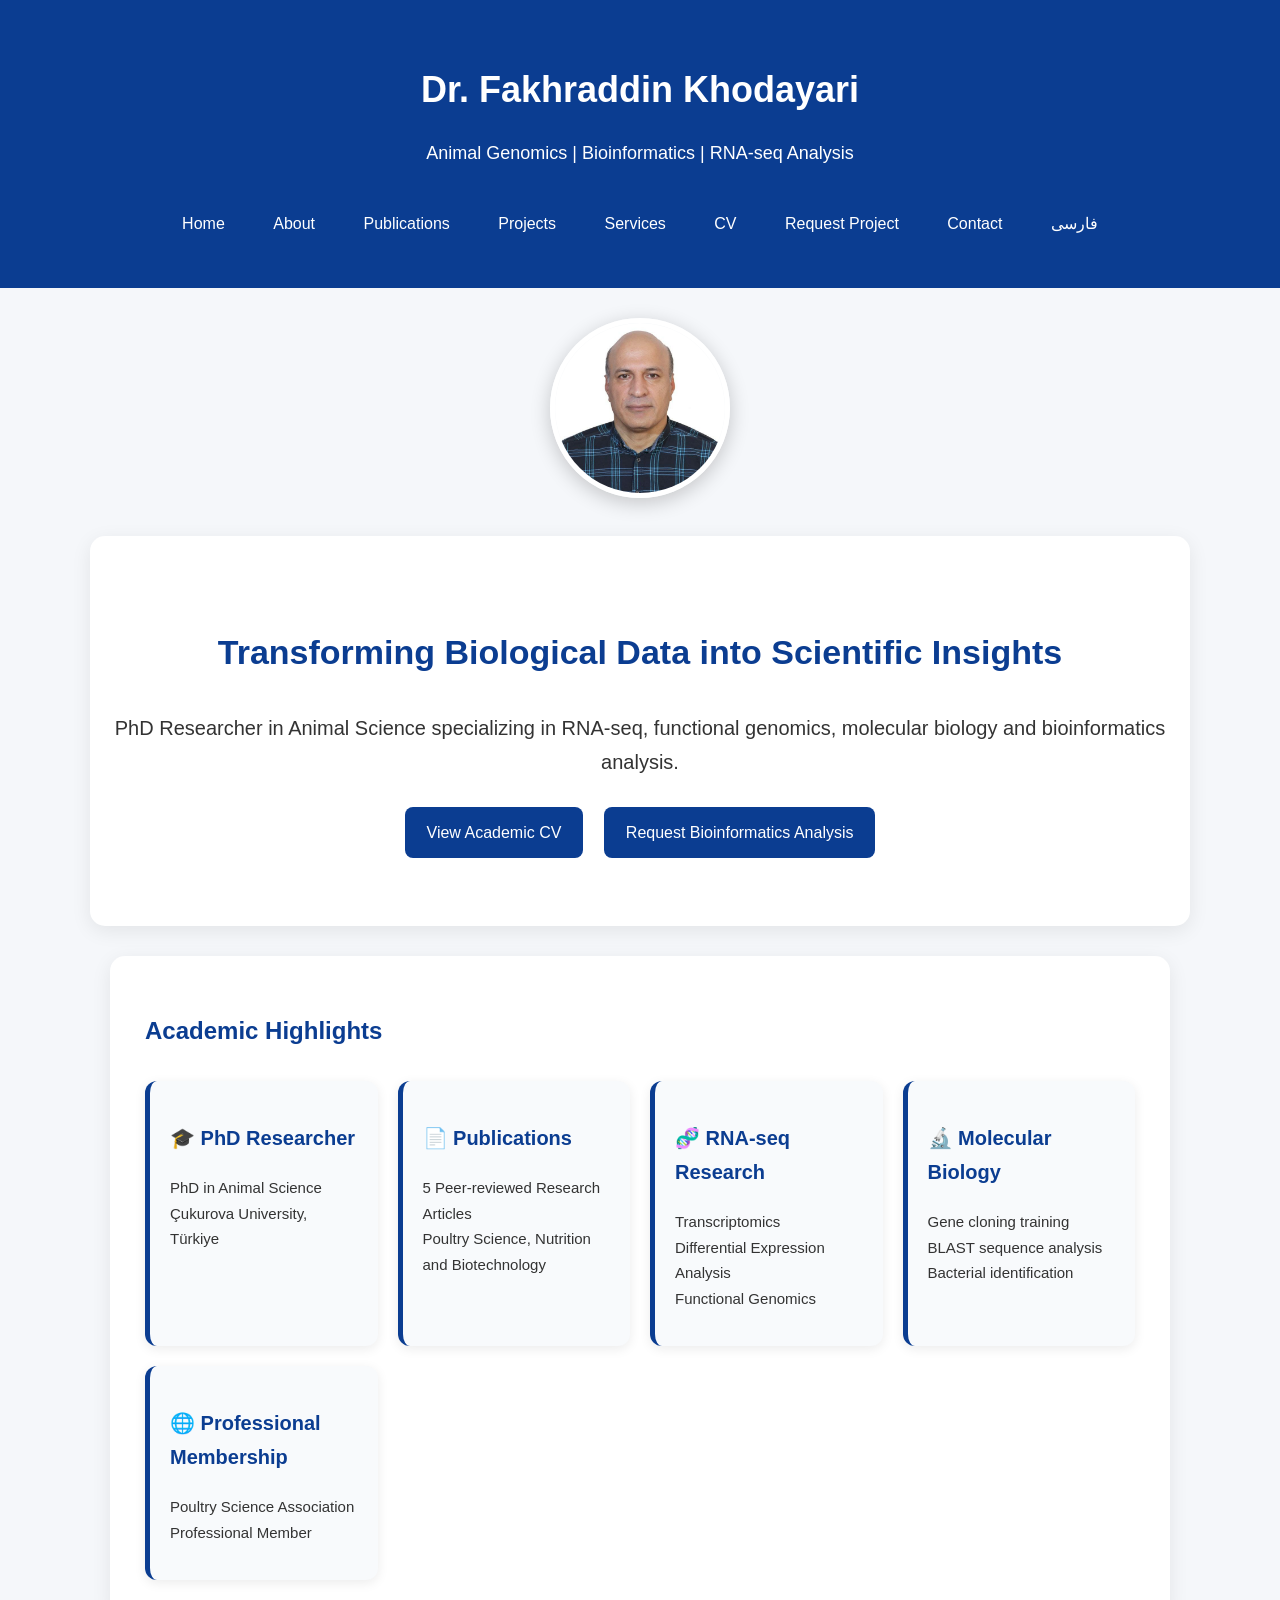
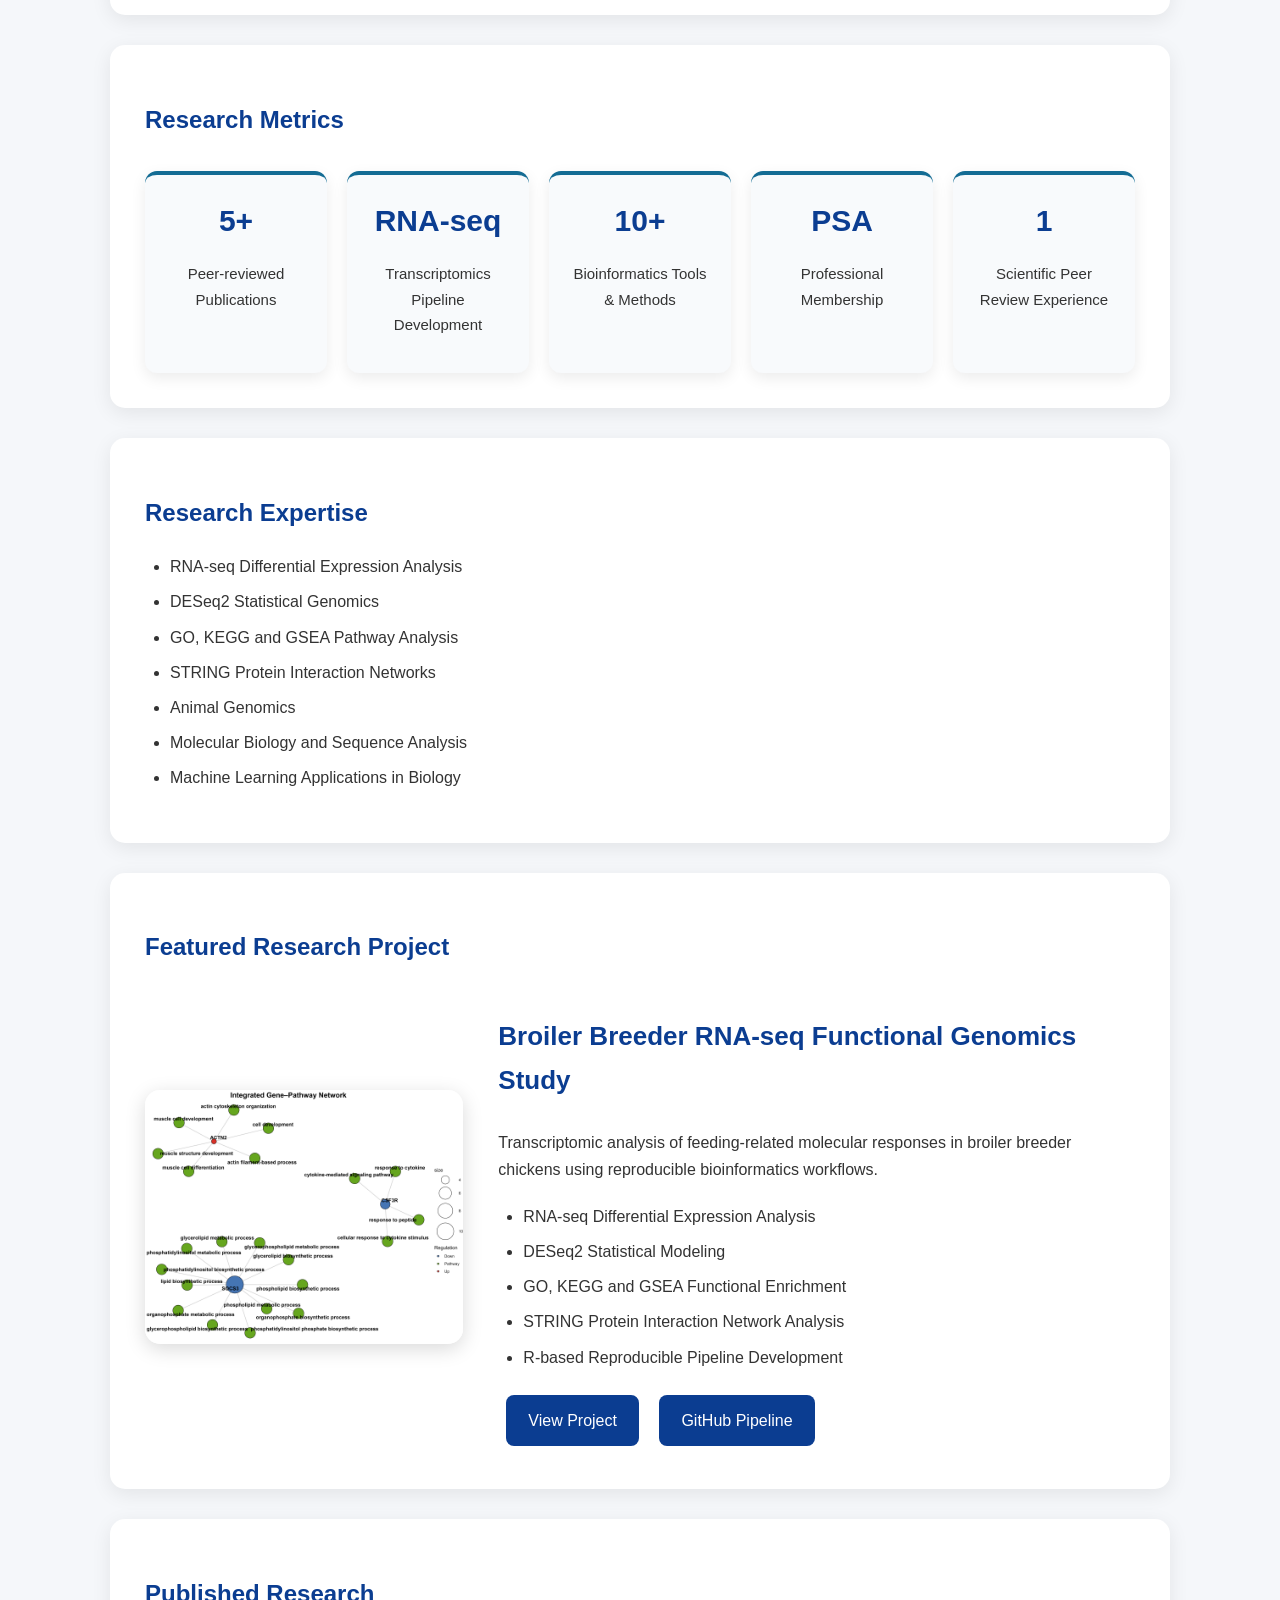
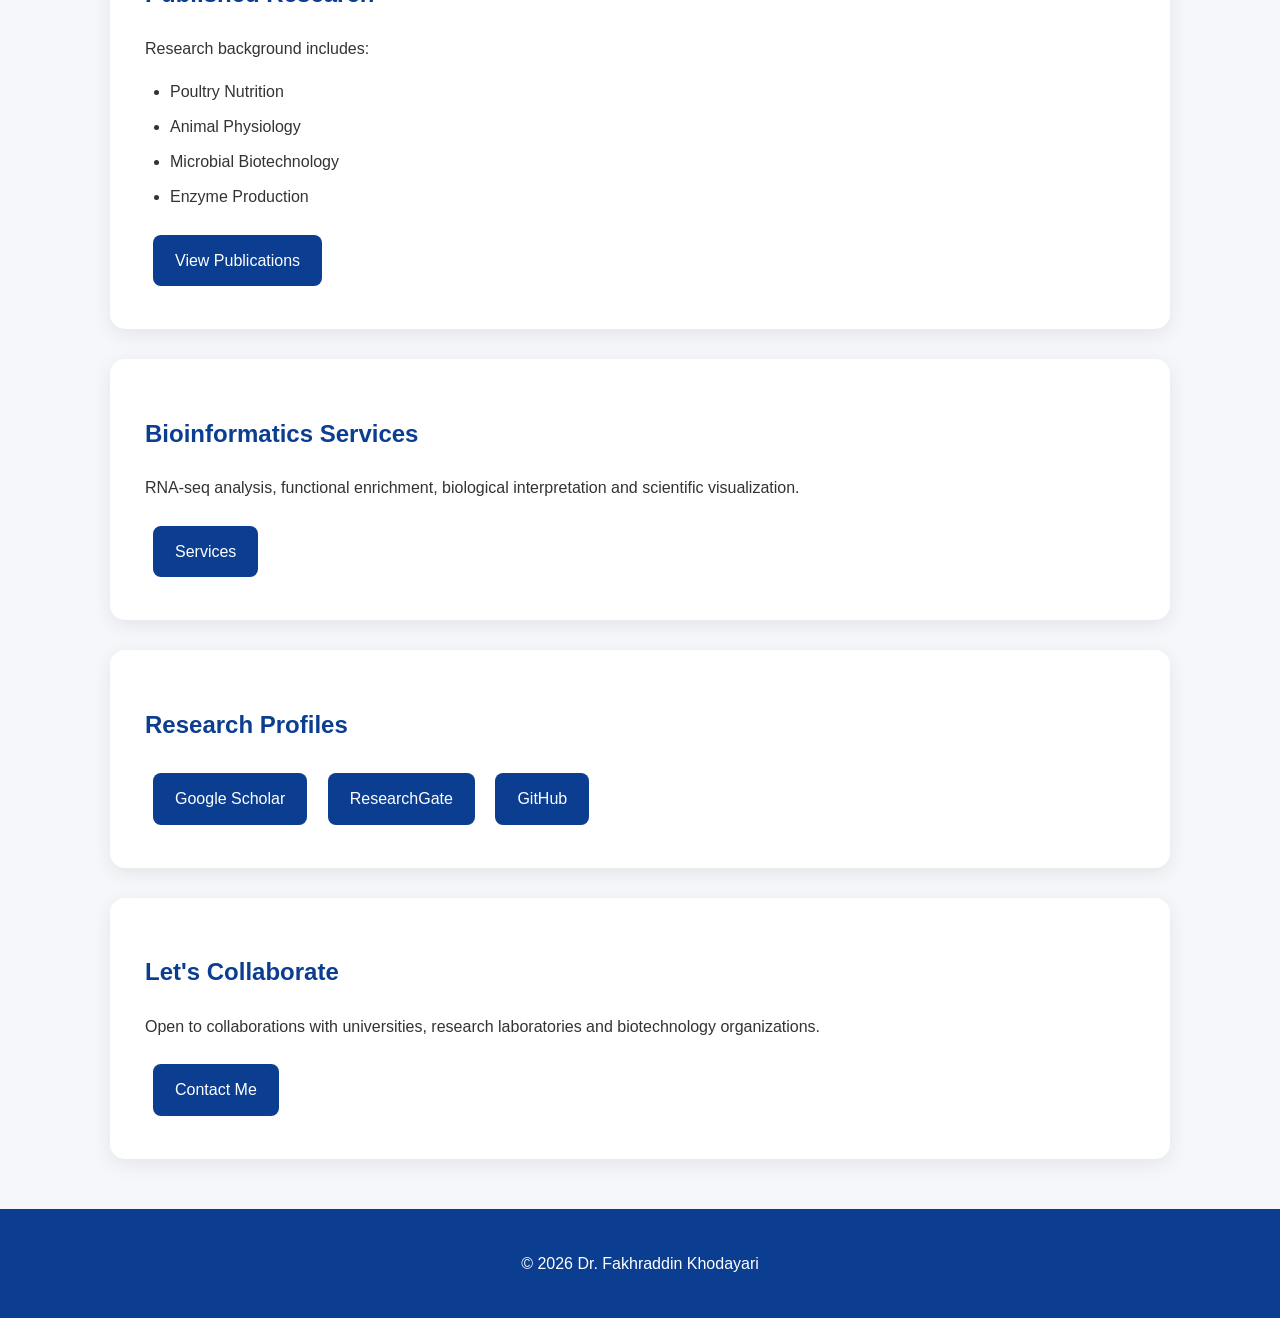
==== commit 64a260b8: "Fix profile photo path" ====
--- a/index.html
+++ b/index.html
@@ -114,7 +114,7 @@
         
         <meta property="og:image"
         
-        content="images/profile/photo.jpg"
+        content="images/profile/Photo.jpg"
         
         >
         
@@ -163,7 +163,7 @@
         
         <meta name="twitter:image"
         
-        content="images/profile/photo.jpg"
+        content="images/profile/Photo.jpg"
         
         >
         
@@ -202,7 +202,7 @@
         
         "image":
         
-        "images/profile/photo.jpg",
+        "images/profile/Photo.jpg",
         
         
         "sameAs":[
@@ -268,7 +268,7 @@
 
 <div class="profile-image">
 
-<img src="images/profile/photo.jpg"
+<img src="images/profile/Photo.jpg"
 alt="Dr. Fakhraddin Khodayari">
 
 </div>
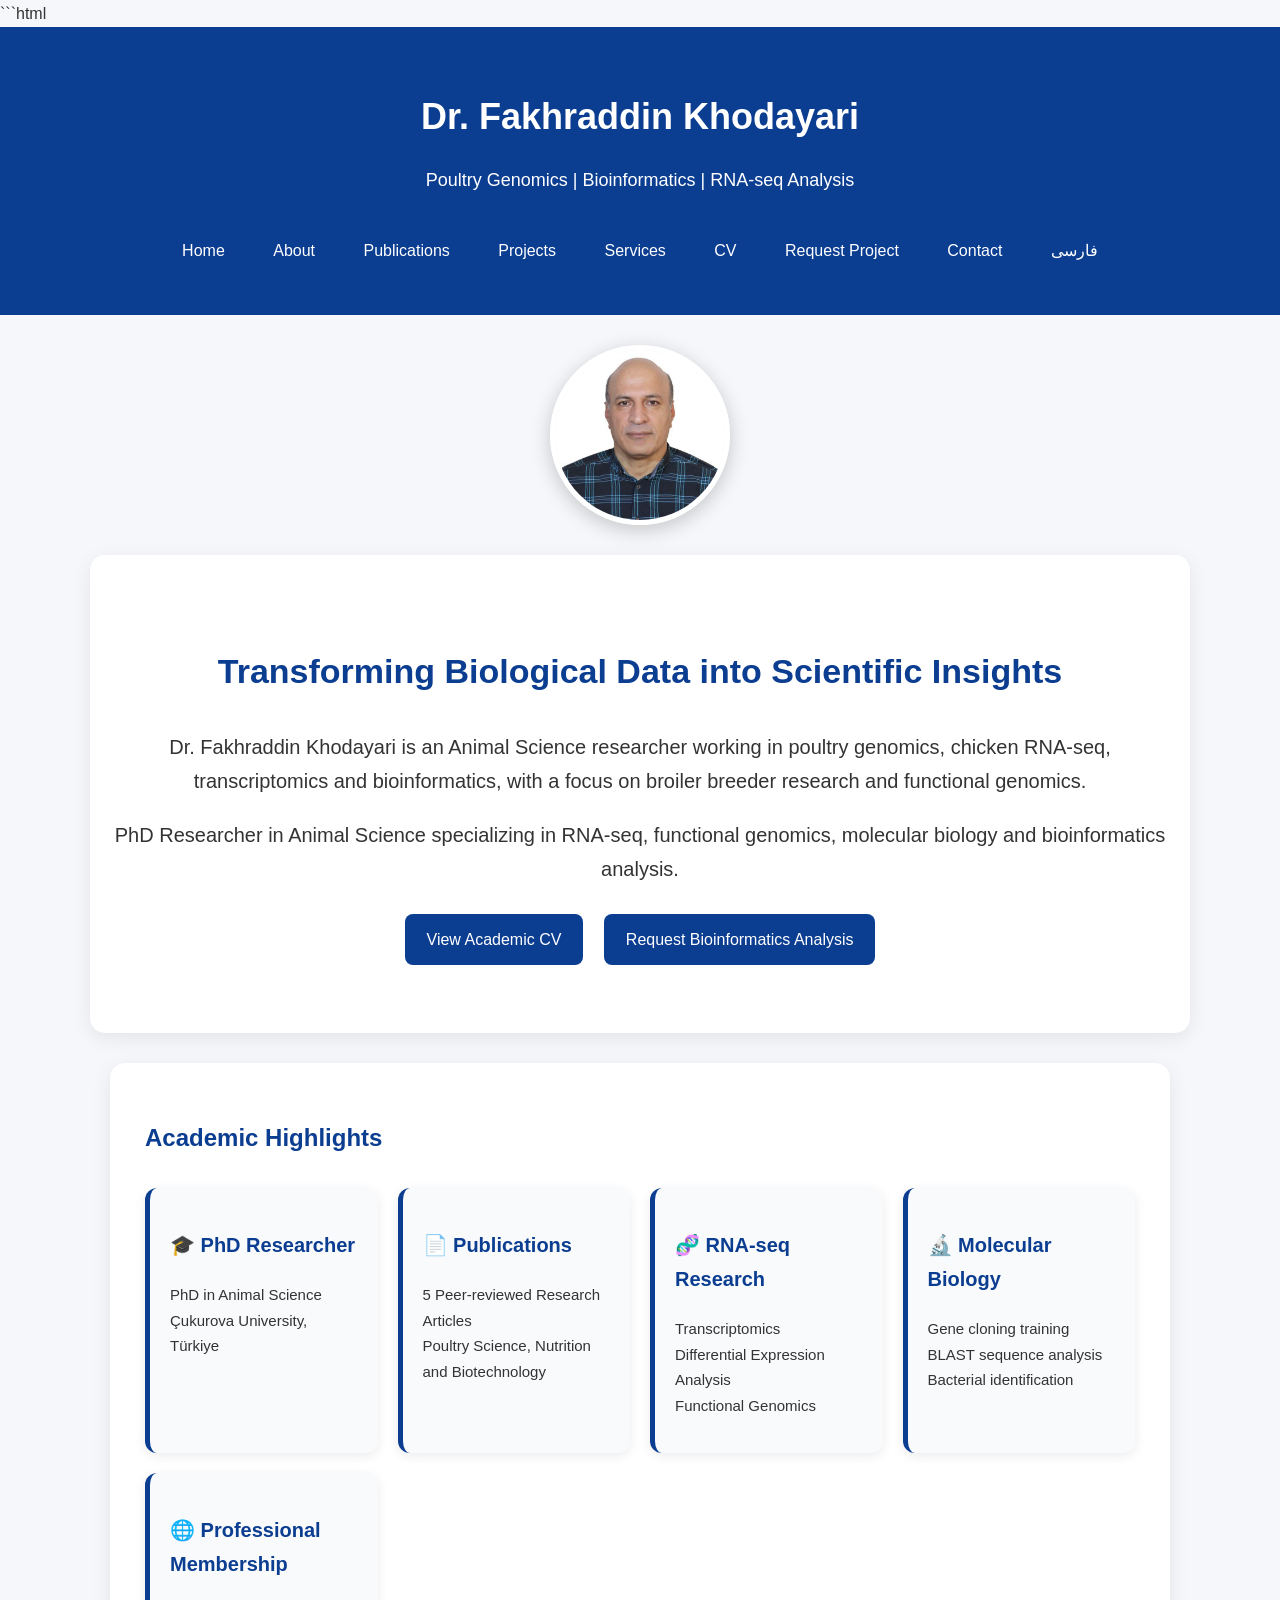
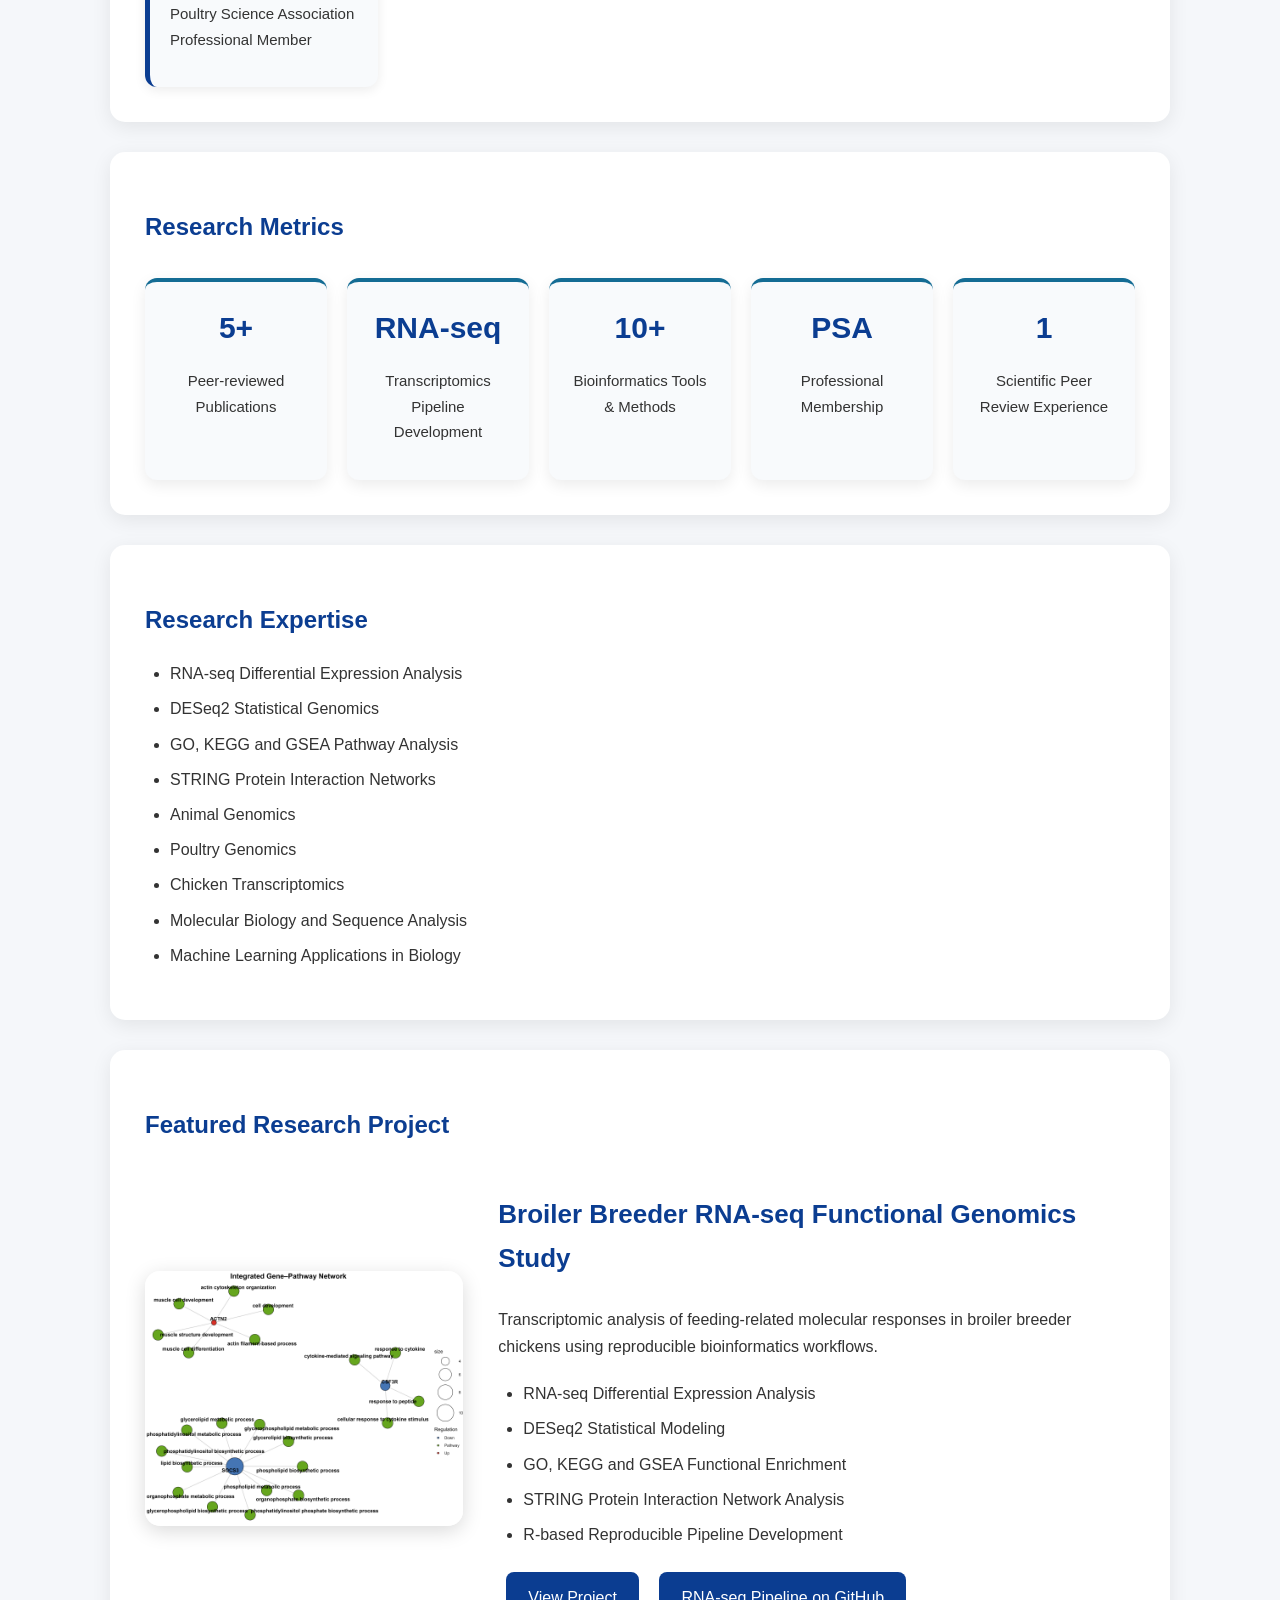
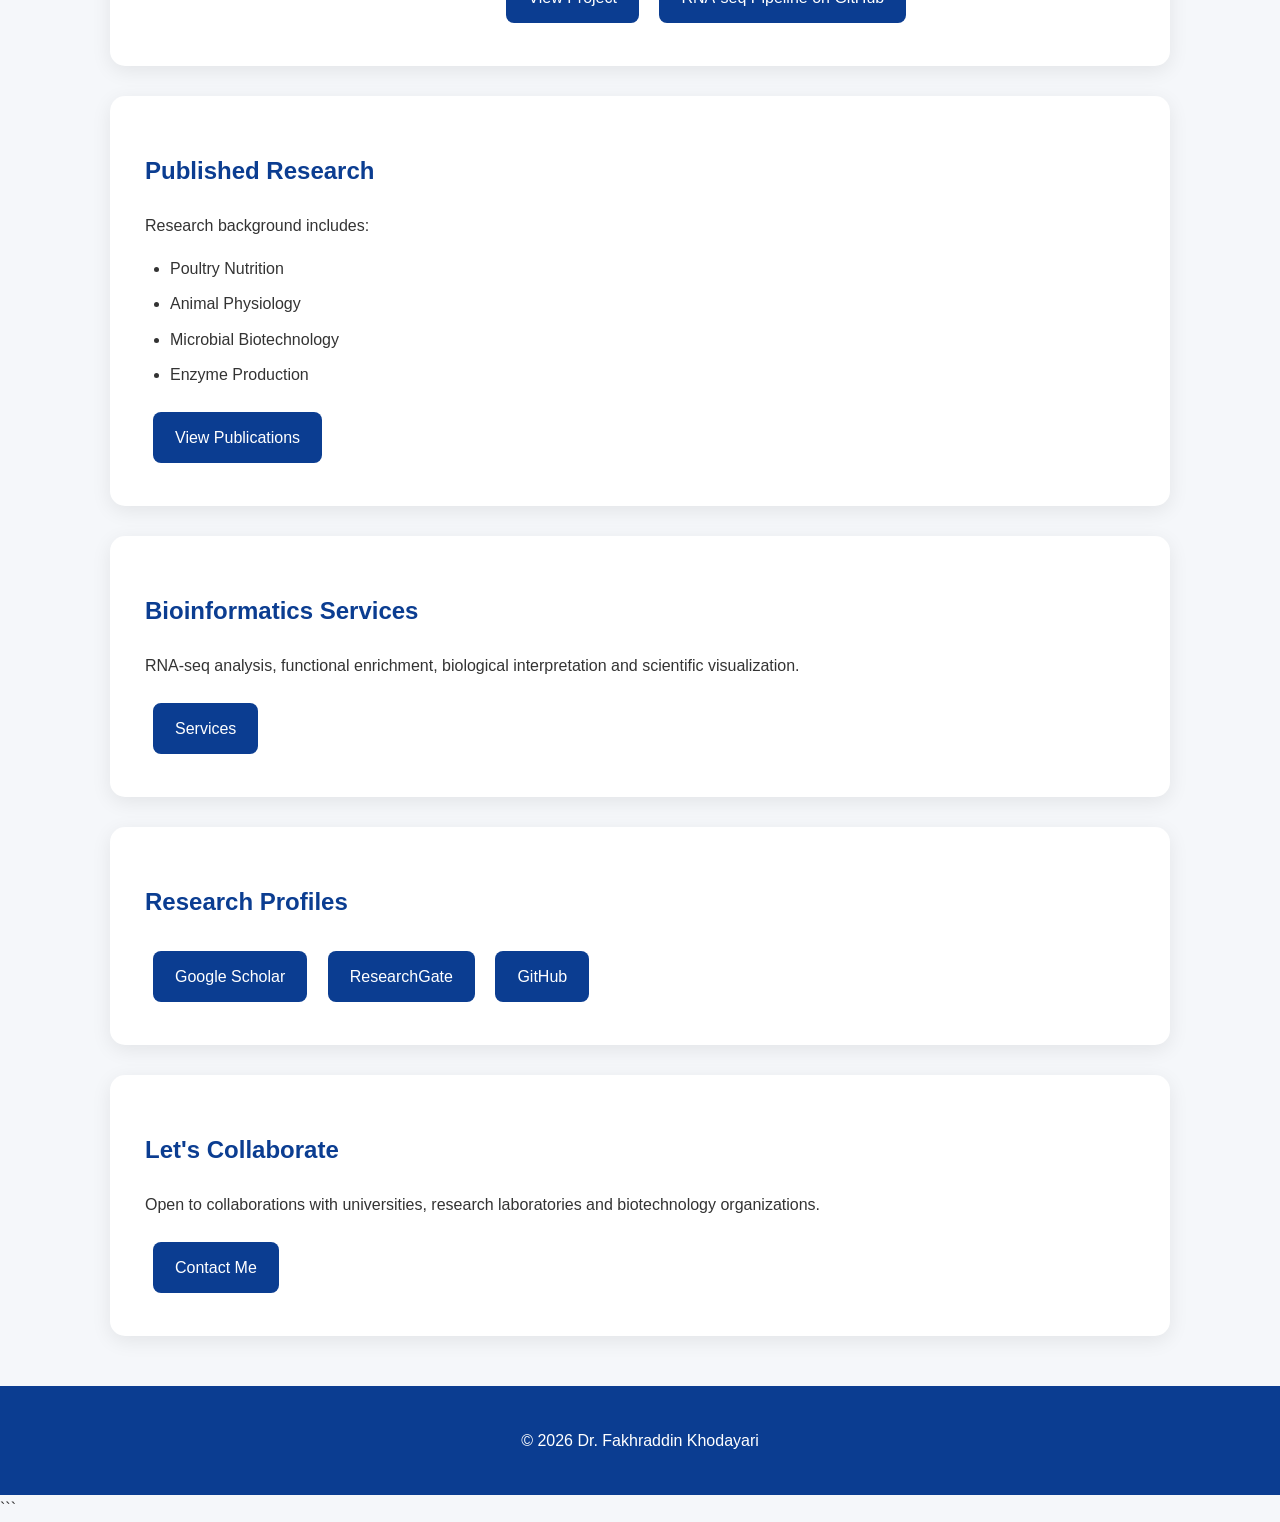
==== commit cde9838f: "Update index.html" ====
--- a/index.html
+++ b/index.html
@@ -1,235 +1,124 @@
+```html
 <!DOCTYPE html>
-
 <html lang="en">
-    <head>
-
-
-        <meta charset="UTF-8">
-        
-        
-        <meta name="viewport" content="width=device-width, initial-scale=1.0">
-        
-        
-        
-        <title>
-        Dr. Fakhraddin Khodayari | Bioinformatics & Animal Genomics
-        </title>
-        
-        
-        
-        
-        <meta name="description"
-        
-        content="Dr. Fakhraddin Khodayari is a PhD researcher in Animal Science specializing in RNA-seq analysis, bioinformatics, animal genomics, transcriptomics, functional genomics and molecular biology."
-        
-        >
-        
-        
-        
-        
-        <meta name="keywords"
-        
-        content="Dr. Fakhraddin Khodayari, RNA-seq, Bioinformatics, Animal Genomics, Poultry Science, Transcriptomics, Functional Genomics, DESeq2, R Programming, Molecular Biology"
-        
-        >
-        
-        
-        
-        
-        <meta name="author"
-        
-        content="Dr. Fakhraddin Khodayari"
-        
-        >
-        
-        
-        
-        
-        <meta name="robots"
-        
-        content="index, follow"
-        
-        >
-        
-        
-        
-        
-        <meta name="language"
-        
-        content="English"
-        
-        >
-        
-        
-        
-        
-        <link rel="canonical"
-        
-        href="https://fakhraddinkh-maker.github.io/fakhraddin-portfolio/"
-        
-        >
-        
-        
-        
-        
-        <link rel="stylesheet"
-        
-        href="css/style-v2.css"
-        
-        >
-        
-        
-        
-        
-        
-        <!-- Open Graph SEO -->
-        
-        
-        <meta property="og:title"
-        
-        content="Dr. Fakhraddin Khodayari | Bioinformatics & Animal Genomics"
-        
-        >
-        
-        
-        
-        
-        <meta property="og:description"
-        
-        content="Academic portfolio of Dr. Fakhraddin Khodayari covering RNA-seq, functional genomics, animal genomics and bioinformatics research."
-        
-        >
-        
-        
-        
-        
-        <meta property="og:type"
-        
-        content="website"
-        
-        >
-        
-        
-        
-        
-        <meta property="og:image"
-        
-        content="images/profile/Photo.jpg"
-        
-        >
-        
-        
-        
-        
-        <meta property="og:url"
-        
-        content="https://fakhraddinkh-maker.github.io/fakhraddin-portfolio/"
-        
-        >
-        
-        
-        
-        
-        
-        <!-- Twitter Card -->
-        
-        
-        <meta name="twitter:card"
-        
-        content="summary_large_image"
-        
-        >
-        
-        
-        
-        
-        <meta name="twitter:title"
-        
-        content="Dr. Fakhraddin Khodayari | Bioinformatics & Animal Genomics"
-        
-        >
-        
-        
-        
-        
-        <meta name="twitter:description"
-        
-        content="RNA-seq, animal genomics and bioinformatics research portfolio."
-        
-        >
-        
-        
-        
-        
-        <meta name="twitter:image"
-        
-        content="images/profile/Photo.jpg"
-        
-        >
-        
-        
-        
-        
-        
-        <!-- Academic Profile Structured Data -->
-        
-        
-        <script type="application/ld+json">
-        
-        {
-        
-        "@context":"https://schema.org",
-        
-        "@type":"Person",
-        
-        "name":"Dr. Fakhraddin Khodayari",
-        
-        
-        "jobTitle":
-        
-        "Animal Science Researcher and Bioinformatics Scientist",
-        
-        
-        "description":
-        
-        "PhD researcher specializing in RNA-seq, functional genomics, animal genomics and molecular biology.",
-        
-        
-        "url":
-        
-        "https://fakhraddinkh-maker.github.io/fakhraddin-portfolio/",
-        
-        
-        "image":
-        
-        "images/profile/Photo.jpg",
-        
-        
-        "sameAs":[
-        
-        
-        "https://scholar.google.com/citations?user=mVcwP4QAAAAJ&hl=en",
-        
-        
-        "https://www.researchgate.net/profile/Fakhraddin-Khodayari-2",
-        
-        
-        "https://github.com/fakhraddinkh-maker"
-        
-        
-        ]
-        
-        }
-        
-        </script>
-        
-        
-        
-        </head>
-
+<head>
+
+<meta charset="UTF-8">
+
+<meta name="viewport" content="width=device-width, initial-scale=1.0">
+
+<title>Dr. Fakhraddin Khodayari | Poultry Genomics, RNA-seq & Bioinformatics</title>
+
+<meta name="description"
+content="Dr. Fakhraddin Khodayari is an Animal Science researcher specializing in poultry genomics, chicken RNA-seq, transcriptomics, functional genomics and bioinformatics.">
+
+<meta name="keywords"
+content="Fakhraddin Khodayari, poultry genomics, chicken genomics, broiler breeder RNA-seq, RNA-seq bioinformatics, chicken transcriptomics, animal genomics, bioinformatics, DESeq2, functional genomics, poultry science">
+
+<meta name="author"
+content="Dr. Fakhraddin Khodayari">
+
+<meta name="robots"
+content="index, follow">
+
+<meta name="googlebot"
+content="index, follow">
+
+<link rel="canonical"
+href="https://fakhraddin-portfolio.onrender.com/">
+
+<link rel="stylesheet"
+href="css/style-v2.css">
+
+<!-- Open Graph -->
+
+<meta property="og:title"
+content="Dr. Fakhraddin Khodayari | Poultry Genomics, RNA-seq & Bioinformatics">
+
+<meta property="og:description"
+content="Academic research portfolio of Dr. Fakhraddin Khodayari covering poultry genomics, chicken RNA-seq, transcriptomics, functional genomics and bioinformatics.">
+
+<meta property="og:type"
+content="profile">
+
+<meta property="og:url"
+content="https://fakhraddin-portfolio.onrender.com/">
+
+<meta property="og:site_name"
+content="Fakhraddin Khodayari Academic Portfolio">
+
+<meta property="og:image"
+content="https://fakhraddin-portfolio.onrender.com/images/profile/Photo.jpg">
+
+<meta property="og:image:alt"
+content="Dr. Fakhraddin Khodayari">
+
+<!-- Twitter Card -->
+
+<meta name="twitter:card"
+content="summary_large_image">
+
+<meta name="twitter:title"
+content="Dr. Fakhraddin Khodayari | Poultry Genomics, RNA-seq & Bioinformatics">
+
+<meta name="twitter:description"
+content="Research portfolio covering poultry genomics, RNA-seq, transcriptomics, functional genomics and bioinformatics.">
+
+<meta name="twitter:image"
+content="https://fakhraddin-portfolio.onrender.com/images/profile/Photo.jpg">
+
+<!-- Academic Profile Structured Data -->
+
+<script type="application/ld+json">
+{
+  "@context": "https://schema.org",
+  "@type": "Person",
+  "@id": "https://fakhraddin-portfolio.onrender.com/#person",
+
+  "name": "Fakhraddin Khodayari",
+
+  "honorificPrefix": "Dr.",
+
+  "jobTitle": "Animal Science Researcher and Bioinformatics Researcher",
+
+  "description": "Animal Science researcher specializing in poultry genomics, RNA-seq, transcriptomics, functional genomics and bioinformatics.",
+
+  "url": "https://fakhraddin-portfolio.onrender.com/",
+
+  "image": "https://fakhraddin-portfolio.onrender.com/images/profile/Photo.jpg",
+
+  "knowsAbout": [
+    "Poultry Genomics",
+    "Chicken Genomics",
+    "Broiler Breeder Science",
+    "RNA-seq",
+    "Transcriptomics",
+    "Bioinformatics",
+    "Functional Genomics",
+    "Differential Gene Expression",
+    "DESeq2",
+    "GO Enrichment",
+    "KEGG Pathway Analysis",
+    "GSEA",
+    "Molecular Biology"
+  ],
+
+  "sameAs": [
+    "https://scholar.google.com/citations?user=mVcwP4QAAAAJ&hl=en",
+    "https://www.researchgate.net/profile/Fakhraddin-Khodayari-2",
+    "https://github.com/fakhraddinkh-maker"
+  ]
+}
+</script>
+
+<!-- Google Search Console Verification -->
+
+<meta name="google-site-verification"
+content="Fnr8GxYJyQ0GPNXg4Q0dZcUiLkypGi7zOEqNMjxrU20">
+
+</head>
 
 <body>
-
 
 <header>
 
@@ -237,98 +126,89 @@
 Dr. Fakhraddin Khodayari
 </h1>
 
-
-<p>
-Animal Genomics | Bioinformatics | RNA-seq Analysis
-</p>
-
-
+<p>
+Poultry Genomics | Bioinformatics | RNA-seq Analysis
+</p>
 
 <nav>
 
 <a href="index.html">Home</a>
+
 <a href="about.html">About</a>
+
 <a href="publications.html">Publications</a>
+
 <a href="projects.html">Projects</a>
+
 <a href="services.html">Services</a>
+
 <a href="cv.html">CV</a>
+
 <a href="request.html">Request Project</a>
+
 <a href="contact.html">Contact</a>
+
 <a href="fa/index.html">
-    فارسی
-    </a>
+فارسی
+</a>
+
 </nav>
 
-
 </header>
 
 
-
-
-
 <div class="profile-image">
 
-<img src="images/profile/Photo.jpg"
-alt="Dr. Fakhraddin Khodayari">
-
-</div>
-
-
-
-
-
+<img
+src="images/profile/Photo.jpg"
+alt="Dr. Fakhraddin Khodayari, Animal Science and Poultry Genomics Researcher"
+loading="eager"
+width="300"
+height="300">
+
+</div>
 
 
 <section class="hero">
 
-
 <h2>
 Transforming Biological Data into Scientific Insights
 </h2>
 
-
-<p>
-
+<p>
+Dr. Fakhraddin Khodayari is an Animal Science researcher working in
+poultry genomics, chicken RNA-seq, transcriptomics and bioinformatics,
+with a focus on broiler breeder research and functional genomics.
+</p>
+
+<p>
 PhD Researcher in Animal Science specializing in
 RNA-seq, functional genomics, molecular biology
 and bioinformatics analysis.
-
-</p>
-
-
-
-<a class="btn" href="cv.html">
+</p>
+
+<a class="btn"
+href="cv.html">
 View Academic CV
 </a>
 
-
-
-<a class="btn" href="request.html">
+<a class="btn"
+href="request.html">
 Request Bioinformatics Analysis
 </a>
 
-
-</section>
-
-
-
-
-
-
-
-<section>
-
-
-<div class="project-card">
-
+</section>
+
+
+<section>
+
+<div class="project-card">
 
 <h2>
 Academic Highlights
 </h2>
 
-
 <div class="highlights-grid">
-
 
 
 <div class="highlight-card">
@@ -345,8 +225,6 @@
 </div>
 
 
-
-
 <div class="highlight-card">
 
 <h3>
@@ -359,8 +237,6 @@
 </p>
 
 </div>
-
-
 
 
 <div class="highlight-card">
@@ -378,8 +254,6 @@
 </div>
 
 
-
-
 <div class="highlight-card">
 
 <h3>
@@ -395,8 +269,6 @@
 </div>
 
 
-
-
 <div class="highlight-card">
 
 <h3>
@@ -411,35 +283,24 @@
 </div>
 
 
-
-</div>
-
-
-</div>
-
-
-</section>
-
-
-
-
-
-
-<section>
-
-
-<div class="project-card">
-
+</div>
+
+</div>
+
+</section>
+
+
+<section>
+
+<div class="project-card">
 
 <h2>
 Research Metrics
 </h2>
 
-
 <div class="metrics-grid">
 
 
-
 <div class="metric-card">
 
 <h3>
@@ -453,7 +314,6 @@
 </div>
 
 
-
 <div class="metric-card">
 
 <h3>
@@ -467,7 +327,6 @@
 </div>
 
 
-
 <div class="metric-card">
 
 <h3>
@@ -481,7 +340,6 @@
 </div>
 
 
-
 <div class="metric-card">
 
 <h3>
@@ -495,7 +353,6 @@
 </div>
 
 
-
 <div class="metric-card">
 
 <h3>
@@ -509,417 +366,287 @@
 </div>
 
 
-
-</div>
-
-
-</div>
-
-
-</section>
-<section>
-
-
-    <div class="project-card">
-    
-    
-    <h2>
-    Research Expertise
-    </h2>
-    
-    
-    <ul>
-    
-    
-    <li>
-    RNA-seq Differential Expression Analysis
-    </li>
-    
-    
-    <li>
-    DESeq2 Statistical Genomics
-    </li>
-    
-    
-    <li>
-    GO, KEGG and GSEA Pathway Analysis
-    </li>
-    
-    
-    <li>
-    STRING Protein Interaction Networks
-    </li>
-    
-    
-    <li>
-    Animal Genomics
-    </li>
-    
-    
-    <li>
-    Molecular Biology and Sequence Analysis
-    </li>
-    
-    
-    <li>
-    Machine Learning Applications in Biology
-    </li>
-    
-    
-    </ul>
-    
-    
-    </div>
-    
-    
-    </section>
-    
-    
-    
-    
-    
-    
-    
-    
-    
-    <section>
-    
-    
-    <div class="project-card">
-    
-    
-    <h2>
-    Featured Research Project
-    </h2>
-    
-    
-    
-    <div class="research-project">
-    
-    
-    
-    <div class="project-image">
-    
-    
-        <img src="images/projects/Figure7_Integrated_Network.png"
-        alt="RNA-seq Functional Genomics Integrated Network">
-    
-    
-    </div>
-    
-    
-    
-    
-    
-    
-    <div class="project-content">
-    
-    
-    <h3>
-    Broiler Breeder RNA-seq Functional Genomics Study
-    </h3>
-    
-    
-    
-    
-    <p>
-    
-    Transcriptomic analysis of feeding-related molecular responses
-    in broiler breeder chickens using reproducible bioinformatics
-    workflows.
-    
-    </p>
-    
-    
-    
-    
-    <ul>
-    
-    
-    <li>
-    RNA-seq Differential Expression Analysis
-    </li>
-    
-    
-    <li>
-    DESeq2 Statistical Modeling
-    </li>
-    
-    
-    <li>
-    GO, KEGG and GSEA Functional Enrichment
-    </li>
-    
-    
-    <li>
-    STRING Protein Interaction Network Analysis
-    </li>
-    
-    
-    <li>
-    R-based Reproducible Pipeline Development
-    </li>
-    
-    
-    </ul>
-    
-    
-    
-    
-    
-    <a class="btn" href="projects.html">
-    
-    View Project
-    
-    </a>
-    
-    
-    
-    
-    
-    <a class="btn"
-    href="https://github.com/fakhraddinkh-maker"
-    target="_blank">
-    
-    GitHub Pipeline
-    
-    </a>
-    
-    
-    
-    </div>
-    
-    
-    </div>
-    
-    
-    </div>
-    
-    
-    </section>
-    
-    
-    
-    
-    
-    
-    
-    
-    
-    <section>
-    
-    
-    <div class="project-card">
-    
-    
-    <h2>
-    Published Research
-    </h2>
-    
-    
-    
-    <p>
-    Research background includes:
-    </p>
-    
-    
-    
-    <ul>
-    
-    
-    <li>
-    Poultry Nutrition
-    </li>
-    
-    
-    <li>
-    Animal Physiology
-    </li>
-    
-    
-    <li>
-    Microbial Biotechnology
-    </li>
-    
-    
-    <li>
-    Enzyme Production
-    </li>
-    
-    
-    </ul>
-    
-    
-    
-    
-    <a class="btn" href="publications.html">
-    
-    View Publications
-    
-    </a>
-    
-    
-    </div>
-    
-    
-    </section>
-    
-    
-    
-    
-    
-    
-    
-    
-    
-    <section>
-    
-    
-    <div class="project-card">
-    
-    
-    <h2>
-    Bioinformatics Services
-    </h2>
-    
-    
-    
-    <p>
-    
-    RNA-seq analysis, functional enrichment,
-    biological interpretation and scientific visualization.
-    
-    </p>
-    
-    
-    
-    <a class="btn" href="services.html">
-    
-    Services
-    
-    </a>
-    
-    
-    </div>
-    
-    
-    </section>
-    <section>
-
-
-        <div class="project-card">
-        
-        
-        <h2>
-        Research Profiles
-        </h2>
-        
-        
-        
-        <a class="btn"
-        href="https://scholar.google.com/citations?user=mVcwP4QAAAAJ&hl=en"
-        target="_blank">
-        
-        Google Scholar
-        
-        </a>
-        
-        
-        
-        
-        <a class="btn"
-        href="https://www.researchgate.net/profile/Fakhraddin-Khodayari-2"
-        target="_blank">
-        
-        ResearchGate
-        
-        </a>
-        
-        
-        
-        
-        <a class="btn"
-        href="https://github.com/fakhraddinkh-maker"
-        target="_blank">
-        
-        GitHub
-        
-        </a>
-        
-        
-        
-        </div>
-        
-        
-        </section>
-        
-        
-        
-        
-        
-        
-        
-        
-        
-        <section>
-        
-        
-        <div class="project-card">
-        
-        
-        <h2>
-        Let's Collaborate
-        </h2>
-        
-        
-        
-        <p>
-        
-        Open to collaborations with universities,
-        research laboratories and biotechnology organizations.
-        
-        </p>
-        
-        
-        
-        <a class="btn" href="contact.html">
-        
-        Contact Me
-        
-        </a>
-        
-        
-        </div>
-        
-        
-        </section>
-        
-        
-        
-        
-        
-        
-        
-        
-        
-        <footer>
-        
-        
-        <p>
-        
-        © 2026 Dr. Fakhraddin Khodayari
-        
-        </p>
-        
-        
-        </footer>
-        
-        
-        
-        
-        
-        
-        </body>
-        
-        
-        </html>+</div>
+
+</div>
+
+</section>
+
+
+<section>
+
+<div class="project-card">
+
+<h2>
+Research Expertise
+</h2>
+
+<ul>
+
+<li>
+RNA-seq Differential Expression Analysis
+</li>
+
+<li>
+DESeq2 Statistical Genomics
+</li>
+
+<li>
+GO, KEGG and GSEA Pathway Analysis
+</li>
+
+<li>
+STRING Protein Interaction Networks
+</li>
+
+<li>
+Animal Genomics
+</li>
+
+<li>
+Poultry Genomics
+</li>
+
+<li>
+Chicken Transcriptomics
+</li>
+
+<li>
+Molecular Biology and Sequence Analysis
+</li>
+
+<li>
+Machine Learning Applications in Biology
+</li>
+
+</ul>
+
+</div>
+
+</section>
+
+
+<section>
+
+<div class="project-card">
+
+<h2>
+Featured Research Project
+</h2>
+
+
+<div class="research-project">
+
+
+<div class="project-image">
+
+<img
+src="images/projects/Figure7_Integrated_Network.png"
+alt="Integrated RNA-seq functional genomics network analysis in broiler breeder chickens"
+loading="lazy">
+
+</div>
+
+
+<div class="project-content">
+
+<h3>
+Broiler Breeder RNA-seq Functional Genomics Study
+</h3>
+
+
+<p>
+Transcriptomic analysis of feeding-related molecular responses
+in broiler breeder chickens using reproducible bioinformatics
+workflows.
+</p>
+
+
+<ul>
+
+<li>
+RNA-seq Differential Expression Analysis
+</li>
+
+<li>
+DESeq2 Statistical Modeling
+</li>
+
+<li>
+GO, KEGG and GSEA Functional Enrichment
+</li>
+
+<li>
+STRING Protein Interaction Network Analysis
+</li>
+
+<li>
+R-based Reproducible Pipeline Development
+</li>
+
+</ul>
+
+
+<a class="btn"
+href="projects.html">
+View Project
+</a>
+
+
+<a class="btn"
+href="https://github.com/fakhraddinkh-maker/broiler-rnaseq-pipeline"
+target="_blank"
+rel="noopener">
+RNA-seq Pipeline on GitHub
+</a>
+
+
+</div>
+
+</div>
+
+</div>
+
+</section>
+
+
+<section>
+
+<div class="project-card">
+
+<h2>
+Published Research
+</h2>
+
+<p>
+Research background includes:
+</p>
+
+<ul>
+
+<li>
+Poultry Nutrition
+</li>
+
+<li>
+Animal Physiology
+</li>
+
+<li>
+Microbial Biotechnology
+</li>
+
+<li>
+Enzyme Production
+</li>
+
+</ul>
+
+
+<a class="btn"
+href="publications.html">
+View Publications
+</a>
+
+</div>
+
+</section>
+
+
+<section>
+
+<div class="project-card">
+
+<h2>
+Bioinformatics Services
+</h2>
+
+<p>
+RNA-seq analysis, functional enrichment,
+biological interpretation and scientific visualization.
+</p>
+
+
+<a class="btn"
+href="services.html">
+Services
+</a>
+
+</div>
+
+</section>
+
+
+<section>
+
+<div class="project-card">
+
+<h2>
+Research Profiles
+</h2>
+
+
+<a class="btn"
+href="https://scholar.google.com/citations?user=mVcwP4QAAAAJ&hl=en"
+target="_blank"
+rel="noopener">
+Google Scholar
+</a>
+
+
+<a class="btn"
+href="https://www.researchgate.net/profile/Fakhraddin-Khodayari-2"
+target="_blank"
+rel="noopener">
+ResearchGate
+</a>
+
+
+<a class="btn"
+href="https://github.com/fakhraddinkh-maker"
+target="_blank"
+rel="noopener">
+GitHub
+</a>
+
+
+</div>
+
+</section>
+
+
+<section>
+
+<div class="project-card">
+
+<h2>
+Let's Collaborate
+</h2>
+
+<p>
+Open to collaborations with universities,
+research laboratories and biotechnology organizations.
+</p>
+
+<a class="btn"
+href="contact.html">
+Contact Me
+</a>
+
+</div>
+
+</section>
+
+
+<footer>
+
+<p>
+© 2026 Dr. Fakhraddin Khodayari
+</p>
+
+</footer>
+
+
+</body>
+</html>
+```
